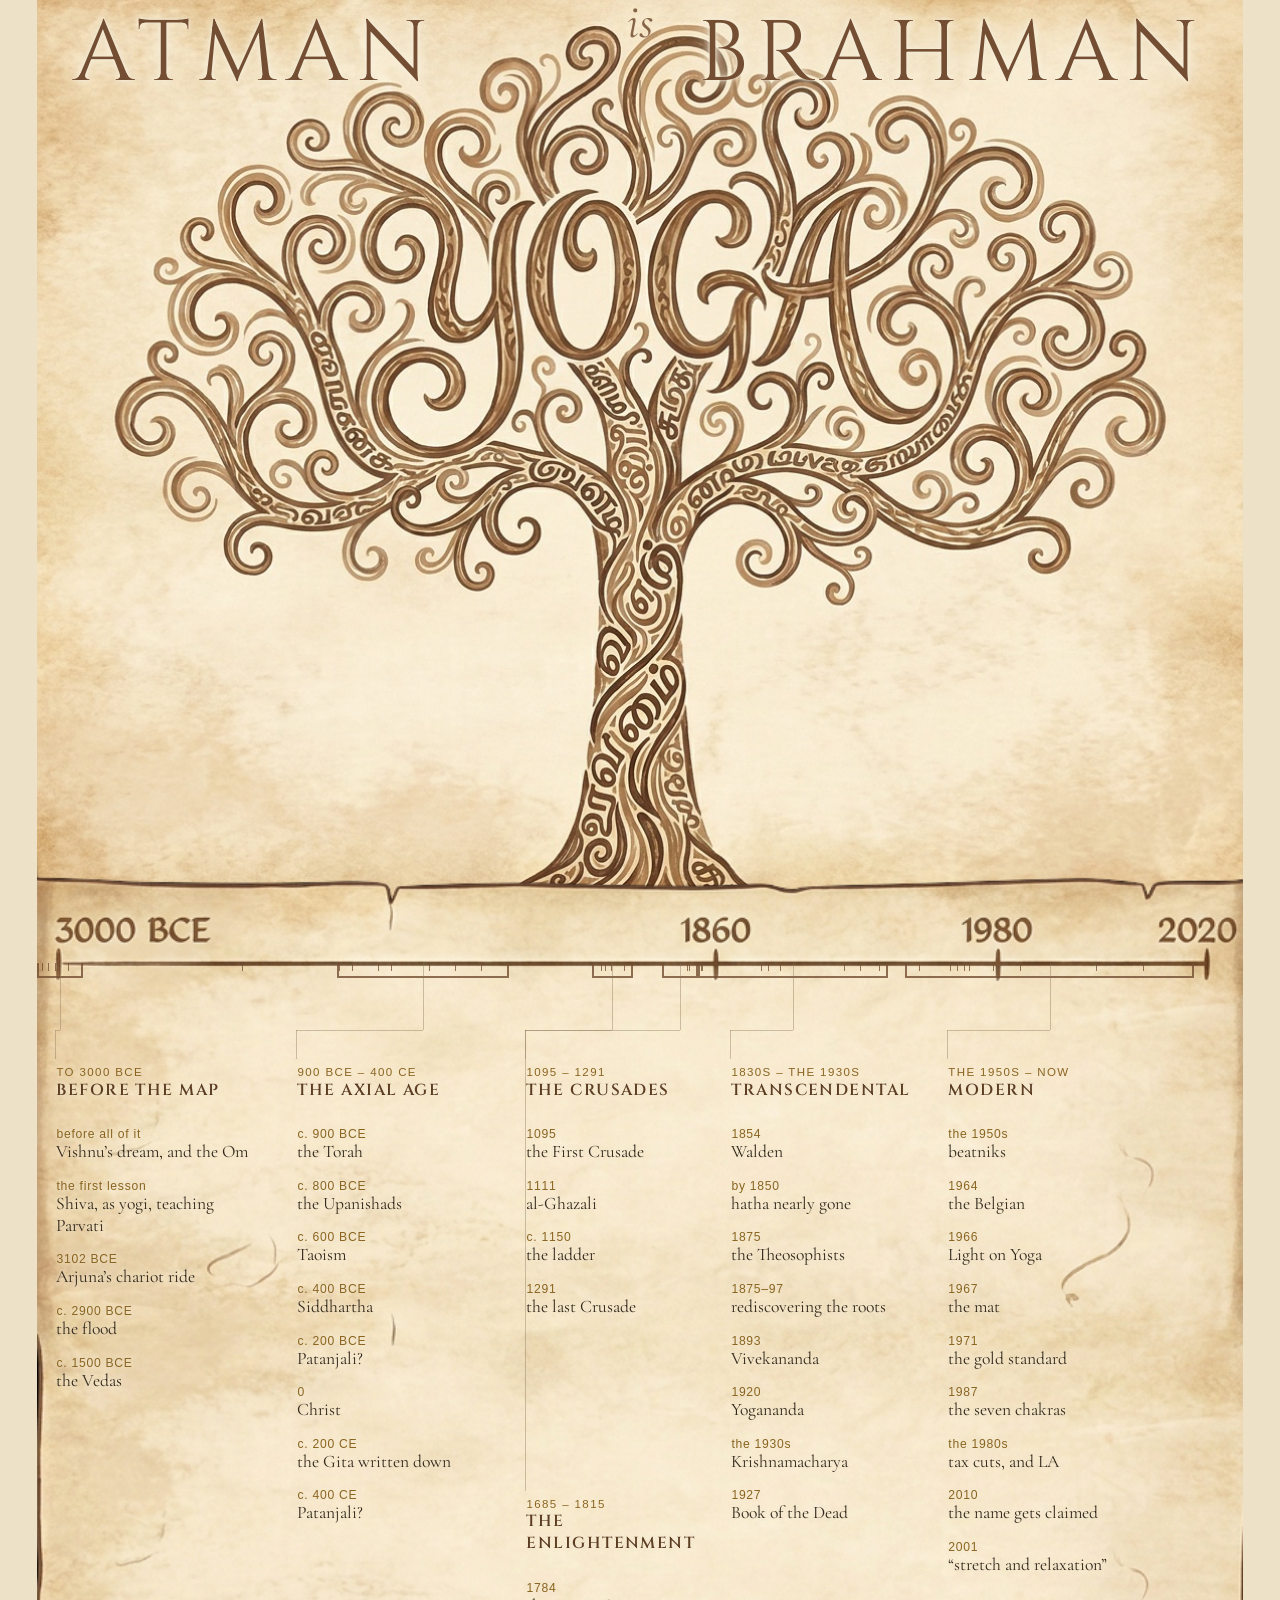
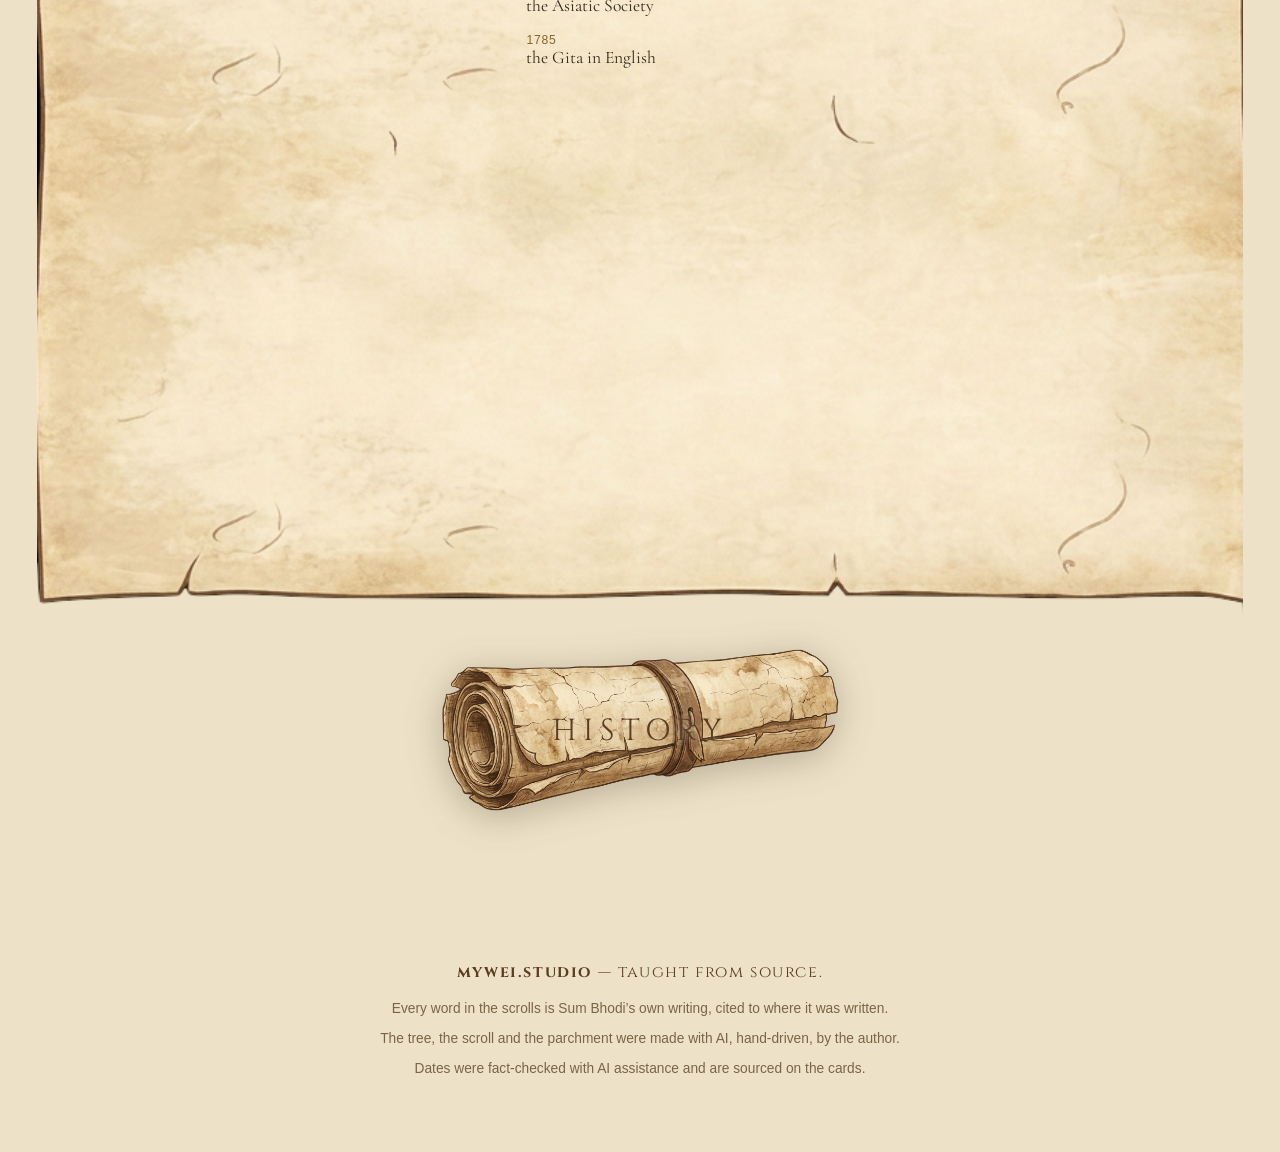
==== index.html @ b0591fe6 "the mat card as date/thing pairs; row cards carry lead and doors ⚠ THE BUG: the date-row path built " ====
<!DOCTYPE html>
<html lang="en">
<head>
<meta charset="UTF-8">
<meta name="viewport" content="width=device-width, initial-scale=1">
<title>Yoga — mywei.studio</title>

<!-- 7 Sep 2026 — THE ART, AND THREE WORDS. Nothing else yet.
     His call: "Atman is Brahman up top here, nothing else — is can be right on top center of tree."
     So the two nouns sit on the clear parchment either side, and the copula sits ON the canopy's
     centre peak. The built version (six names left, eight right, the scroll factory, his own docs
     as content) is whole and parked at _parked/2026-09-07-tree-with-names/. Nothing was deleted.

     ⭐ THE OVERLAY IS IN PERCENTAGES, NOT PIXELS. The words are positioned inside a box that
     carries the art's own 1200x896 aspect ratio, so every word keeps its spot on the painting at
     any width — the "is" stays on the canopy peak on a phone and on a projector alike. Pixel
     offsets would have drifted off the tree the first time the window changed size. -->

<link rel="preconnect" href="https://fonts.googleapis.com">
<link rel="preconnect" href="https://fonts.gstatic.com" crossorigin>
<link href="https://fonts.googleapis.com/css2?family=Cormorant+Garamond:ital,wght@0,400;0,600&family=Cinzel:wght@400;600&display=swap" rel="stylesheet">

<style>
  /* ⭐ THE CONTRAST DIAL — his call, not mine. "make arrow pop a little more, but let me make
     call on contrast." One number, one place. .30 was where it started (invisible to me on a
     scaled screenshot), .48 is where it sits now. Turn it up until it is right in the room, on
     the projector he will actually teach from — that judgement needs his eyes, not mine. */
  /* ⭐ THE TWO DIALS — both yours, both one number, both in this block.
     --word: how big ATMAN and BRAHMAN are. It was 2.6rem when you first said it looked good,
             3.4rem after I bumped it. Same font either way (Cinzel, measured) — only the size moved.
     --arrow-ink: how much the arrow pops. Started .30 (invisible), now .48. */
  :root{
    /* --word is now a vw NUMBER, not a rem ceiling. Measured: the two words together take
       10.166px of width for every 1px of font-size, so at 9vw they filled 91.5% of the stage and
       left a 21px gap — the "is" needs about 60. 8.2vw lands them at ~85%, which is as close to
       filling as it goes with the copula still between them. Being a vw, that ratio now holds at
       every window width instead of drifting the way a rem ceiling did. */
    /* ⭐ BRAHMAN IS THE BINDING CONSTRAINT, not the pair. The "is" holds dead centre, so each
       word gets its own half minus 60px of clearance. ATMAN is 4.235em wide and has slack;
       BRAHMAN is 5.934em and runs out of room first — so the whole size is solved off BRAHMAN:
           font = (0.47 x stage - 60) / 5.934
       which at this width is ~56px, i.e. 6.7vw. Sizing off the PAIR is what pushed it past centre. */
    --word:6.7;
    --arrow-ink:.48;
  }

  *{margin:0;padding:0;box-sizing:border-box}
  body{background:#EDE2C8; color-scheme:light}
  /* ⚠ NO min-height HERE. It used to hold a full 100vh and centre the tree in it, which left a
     band of empty parchment between the roots and the timeline. The timeline is meant to touch
     the roots — the axis reads as the ground the tree stands in. */
  .screen{display:flex; justify-content:center}

  /* the stage carries the painting's own aspect ratio, so the overlay lays out in % of it */
  .stage{
    position:relative;
    width:min(100%, calc(100vh * 1200 / 896)); flex:none;
    aspect-ratio:1200/896;
  }
  .stage img{width:100%; height:100%; display:block; object-fit:contain}

  .w{
    position:absolute; transform:translate(-50%,-50%);
    font-family:'Cinzel',serif; color:#734E32;
    text-decoration:none; white-space:nowrap;
    /* a parchment halo, so a word stays legible wherever the paint runs dark under it */
    text-shadow:0 0 18px #F6EFDC, 0 0 7px #F6EFDC, 0 0 3px #F6EFDC;
    transition:color .18s;
  }
  a.w:hover, a.w:focus-visible{color:#4A2F1C}
  a.w:focus-visible{outline:3px solid #1C5C8C; outline-offset:6px; border-radius:2px}

  /* ⭐ ALL THREE IN THE TREE'S OWN INK. Sampled, not guessed: 57,384 ink pixels off the trunk
     and the YOGA lettering average #866241, and the single most common value is #734E32. The words
     are the same substance as the drawing, which is the point of lettering them onto it. */
  /* ⭐ EDGE-ANCHORED, NOT CENTRE-ANCHORED — this is what lets them get big.
     At left:15%/85% with translate(-50%) the words grow from their own centre, so BRAHMAN's tail
     runs off the right edge at about 75px and that is the ceiling, whatever you set. Pinned to the
     edges instead, they grow INWARD toward the "is" and the only limit is where they meet it. */
  .atman  {left:3%;  top:6%; transform:translateY(-50%);
           font-size:clamp(1.15rem,calc(var(--word) * 1vw),12rem); letter-spacing:.1em}
  .brahman{left:auto; right:3%; top:6%; transform:translateY(-50%);
           font-size:clamp(1.15rem,calc(var(--word) * 1vw),12rem); letter-spacing:.1em}

  /* the "is" is the FIXED POINT — dead centre, always. It does not move to suit the words;
     the words are sized to leave it room. His call, and it is the right one: the copula is the
     axis of the sentence, so it sits on the axis of the page. */
  .is{
    left:50%; top:2.5%;
    font-family:'Cormorant Garamond',serif; font-style:italic;
    font-size:clamp(1.05rem,4vw,3rem);
    text-shadow:none;
    opacity:.85;
  }

  .yoga-link{
    position:absolute; left:50%; top:28%; transform:translate(-50%,-50%);
    width:46%; height:24%;
    background:none; border:2px solid transparent; border-radius:6px; padding:0; cursor:pointer;
    transition:background .18s, border-color .18s;
  }
  .yoga-link:hover{background:rgba(246,239,220,.20); border-color:rgba(115,78,50,.30)}
  .yoga-link:focus-visible{outline:3px solid #1C5C8C; outline-offset:4px}

  /* ⭐⭐ THE ARROW — from the "is" down into the YOGA lettering in the canopy.
     His call: "add arrow down from is to yoga, that is also lost in the noise but there if you
     focus. whole page is a yoga lesson."

     So the page stops being a page about yoga and becomes an instance of it. The arrow is drawn at
     the same threshold as the copula — present, in the tree's own ink, and quiet enough that it
     only resolves once you hold your attention on it. That act has a name in the course: DHARANA,
     the sixth limb, held attention on a chosen object. The site does not describe the practice in
     a caption; it asks for it, and then it rewards it.

     ⚠ AND THE a11y ANSWER, WHICH IS NOT "MAKE IT LOUDER". A faint arrow cannot be found by focus
     if you are not looking with eyes at all, so the same teaching is delivered in words to a
     screen reader (.sr below) — same content, different modality. Turning the arrow up to meet
     WCAG contrast would destroy the lesson for everyone; giving a blind student the sentence
     instead gives them the lesson without asking a sighted one to give up theirs. */
  .arrow{
    position:absolute; left:50%; top:9%;
    transform:translateX(-50%);
    width:clamp(12px,1.4vw,22px); height:clamp(26px,5.6vw,95px);
    opacity:var(--arrow-ink); pointer-events:none;
  }
  .arrow svg{width:100%; height:100%; display:block; overflow:visible}

  /* visually hidden, but read aloud */
  .sr{
    position:absolute; width:1px; height:1px; padding:0; margin:-1px;
    overflow:hidden; clip:rect(0 0 0 0); white-space:nowrap; border:0;
  }

  @media (max-width:620px){
    .atman{left:17%} .brahman{left:83%}
    .sc-left{left:31%} .sc-right{left:69%}
    .atman,.brahman{letter-spacing:.04em}
  }

  /* the three words are buttons now — reset the chrome, keep the type */
  /* the three words are buttons now — reset the chrome, keep the type */
  button.w{background:none; border:none; padding:0; cursor:pointer; color:#734E32}
  button.w:hover{color:#4A2F1C}
  button.w:focus-visible{outline:3px solid #1C5C8C; outline-offset:6px; border-radius:2px}

  /* ── THE TIMELINE ──────────────────────────────────────────────────────── */
  .timeline{
    width:min(100%, calc(100vh * 1200 / 896));   /* the stage's own basis, so the edges line up */
    margin:0 auto; padding:0;
    /* ⭐ the scroll's torn top edge rides OVER the base of the tree, so the roots run under the
       parchment instead of stopping at it. A % margin is a share of the width, so the overlap
       stays proportional at every size; a px value would drift. z-index puts the tear on top. */
    /* ⭐ THE OVERLAP IS THE NOTCH, and it is his measurement, not a taste call. The torn top edge
       of timeline.png runs from y=21 at its highest point to y=38 at the deepest notch — a 17px
       tear in an 878px-wide image. Pull the parchment up by the deepest notch (38/878 = 4.33% of
       the width, which is what a % margin-top resolves against) and the tree fills every notch
       exactly: the roots show THROUGH the tear instead of being cut off by it, and the parchment's
       high points meet the bottom of the art. Any more and it eats root; any less and the notches
       show empty page. */
    margin-top:-4.33%; position:relative; z-index:2;
  }
  .tl-h{font-family:'Cinzel',serif; font-size:clamp(1.1rem,2.4vw,1.5rem); letter-spacing:.16em;
    color:#734E32; text-align:center; margin-bottom:1.2rem}
  .tl-stage{position:relative}
  .tl-art{width:100%; height:auto; display:block}
  .tl-pins{list-style:none; position:absolute; inset:0; margin:0; padding:0}
  /* the bracket on the axis, with a tick per date */
  .tl-era{position:absolute; height:.95rem}   /* top comes from AXIS, measured off the art */
  /* the bracket hangs BELOW the drawn rule, like the art's own ticks at 1860 and 1980 */
  .tl-brk{position:absolute; inset:0; display:block;
    border-left:2px solid #734E32; border-right:2px solid #734E32;
    border-bottom:2px solid #734E32; opacity:.8}
  .tl-t{position:absolute; top:0; width:1px; height:.55rem; background:#734E32; opacity:.95}

  /* the L-leader: drop, run across, tip down into the column */
  .tl-drop,.tl-tip{position:absolute; width:1px; background:#8B7355; opacity:.4}
  .tl-run{position:absolute; height:1px; background:#8B7355; opacity:.4}

  /* the column IS the door */
  .tl-col{position:absolute; width:18%}
  .tl-col button{
    display:block; width:100%; text-align:left; cursor:pointer;
    background:none; border:1px solid transparent; border-radius:3px;
    padding:.35rem .5rem; margin-left:-.5rem;
    transition:background .15s, border-color .15s;
  }
  .tl-col button:hover{background:rgba(246,239,220,.9); border-color:#C4AF84}
  .tl-col button:focus-visible{outline:3px solid #1C5C8C; outline-offset:3px}
  .tl-head{margin-bottom:.35rem}
  .tl-col i{display:block; font-family:'Jost',sans-serif; font-style:normal;
    font-size:clamp(.55rem,1vw,.72rem); letter-spacing:.12em; text-transform:uppercase;
    color:#8A6420; text-shadow:0 0 8px #F1E7CE}
  .tl-col strong{display:block; font-family:'Cinzel',serif; font-weight:600;
    font-size:clamp(.72rem,1.4vw,1rem); letter-spacing:.09em; color:#5C3D22;
    margin:.05rem 0 .5rem; text-shadow:0 0 9px #F1E7CE,0 0 4px #F1E7CE}
  .tl-r{display:block; margin-bottom:.15rem; text-shadow:0 0 9px #F1E7CE,0 0 4px #F1E7CE}
  .tl-r u{display:block; text-decoration:none; font-family:'Jost',sans-serif;
    font-size:clamp(.58rem,1.05vw,.76rem); letter-spacing:.06em; color:#8A6420}
  .tl-r b{display:block; font-family:'Cormorant Garamond',serif; font-weight:400;
    font-size:clamp(.82rem,1.6vw,1.1rem); color:#33281B; line-height:1.25}

  /* ── THE HISTORY DOOR ───────────────────────────────────────────────────── */
  .door-wrap{display:flex; justify-content:center; padding:1rem 1.25rem clamp(3rem,8vw,6rem)}
  .history-door{position:relative; background:none; border:none; padding:.5rem; cursor:pointer;
    width:min(420px,80vw); transition:transform .18s}
  .history-door img{width:100%; height:auto; display:block;
    filter:drop-shadow(0 6px 18px rgba(60,42,25,.30))}
  .history-door:hover{transform:scale(1.03)}
  .history-door:focus-visible{outline:3px solid #1C5C8C; outline-offset:6px; border-radius:4px}
  .door-word{position:absolute; left:50%; top:50%; transform:translate(-50%,-50%);
    font-family:'Cinzel',serif; font-size:clamp(1.1rem,3.4vw,1.9rem);
    letter-spacing:.22em; color:#5C3D22; text-shadow:0 0 10px rgba(246,239,220,.85)}

  /* ── THE FOOT ────────────────────────────────────────────────────────────── */
  .foot{
    max-width:44rem; margin:0 auto; padding:2.5rem 1.5rem 4rem;
    text-align:center; font-family:'Jost',sans-serif;
    font-size:.86rem; line-height:1.6; color:#7A6448;
  }
  .foot p{margin-bottom:.5rem}
  .foot p:first-child{font-family:'Cinzel',serif; letter-spacing:.1em; color:#5C3D22;
    font-size:1rem; margin-bottom:.8rem}

  /* ── THE SCROLL — his blank parchment, opened over the tree ────────────────
     ⚠ 7 Sep: "remove scroll art, changed my mind. open the blank scroll, write new one with philo."
     So there is no rolled-scroll icon anywhere; the words themselves are the door, and what opens
     is lesson.png — the blank sheet — with new writing on it rather than a link out to the old
     Atman lecture, which he asked me not to point at. */
  [hidden]{display:none !important}
  .scrim{position:fixed; inset:0; background:rgba(45,34,22,.6); z-index:40}
  .sheet{
    position:fixed; z-index:50; inset:clamp(.5rem,3vh,2.5rem) clamp(.5rem,4vw,3rem);
    display:flex; align-items:center; justify-content:center; pointer-events:none;
  }
  .sheet-inner{
    pointer-events:auto; position:relative;
    width:min(52rem,100%); max-height:100%;
    background:#F6EFDC url('art/lesson.png') center/100% 100% no-repeat;
    box-shadow:0 24px 70px rgba(45,34,22,.45);
    display:flex; flex-direction:column;
  }
  .sheet-close{
    position:absolute; top:.5rem; right:.5rem; z-index:2;
    min-height:2.75rem; padding:.5rem 1.1rem; font:inherit; font-size:1rem;
    letter-spacing:.06em; background:#734E32; color:#F6EFDC; border:none; cursor:pointer;
  }
  .sheet-close:hover,.sheet-close:focus-visible{background:#4A2F1C}
  .sheet-body{overflow-y:auto; padding:clamp(2.75rem,6vw,4.5rem) clamp(1.75rem,6vw,5rem)}
  .sheet-body:focus{outline:none}
  .sheet-body h1{
    font-family:'Cinzel',serif; font-weight:600; color:#734E32;
    font-size:clamp(1.5rem,4vw,2.4rem); letter-spacing:.1em; line-height:1.2;
  }
  .sheet-body .sub{
    font-family:'Cormorant Garamond',serif; font-style:italic; color:#6B573C;
    font-size:clamp(1.05rem,2.2vw,1.35rem); margin:.3rem 0 1.4rem;
    border-bottom:1px solid #C4AF84; padding-bottom:1rem;
  }
  .sheet-body p{
    font-family:'Cormorant Garamond',serif; color:#33281B;
    font-size:clamp(1.1rem,2.1vw,1.35rem); line-height:1.62; margin-bottom:1.05rem; max-width:36rem;
  }
  .sheet-body p.big{font-size:clamp(1.25rem,2.6vw,1.65rem); color:#4A2F1C}
  .sheet-body .doors{list-style:none; margin:.4rem 0 1.6rem; padding:0; max-width:36rem}
  .sheet-body .doors li{display:flex; gap:1rem; align-items:baseline; flex-wrap:wrap;
    padding:.6rem 0; border-bottom:1px dotted #C4AF84}
  /* ⚠ 13rem was too narrow for GENIUS MALIGNUS and CONTROLLED HALLUCINATION — the term ate the
     row and threw its gloss onto a second line, so two of the five read differently from the
     other three. flex-basis holds the column; the gloss takes what is left and wraps inside it. */
  .sheet-body .doors b{font-family:'Cinzel',serif; font-weight:400; letter-spacing:.06em;
    color:#734E32; flex:0 0 15.5rem; font-size:1.05rem}
  .sheet-body .doors span{font-family:'Cormorant Garamond',serif; font-style:italic;
    font-size:1.1rem; color:#6B573C; flex:1 1 11rem}
  .sheet-body cite a{color:#8A6420; text-underline-offset:2px}
  .sheet-body cite{display:block; font-family:'Jost',sans-serif; font-style:normal;
    font-size:.82rem; letter-spacing:.05em; color:#6B573C; margin-top:.3rem}
  /* a word inside a scroll that opens another scroll */
  .inline-door{
    background:none; border:none; padding:0; cursor:pointer;
    font:inherit; font-weight:700; color:#8A6420;
    text-decoration:underline; text-underline-offset:3px; text-decoration-thickness:1px;
  }
  .inline-door:hover{color:#4A2F1C}
  .inline-door:focus-visible{outline:3px solid #1C5C8C; outline-offset:3px}
  .sheet-body .draft{
    margin-top:1.6rem; font-family:'Jost',sans-serif; font-size:.9rem; color:#6B573C;
    border:1px dashed #A08A62; padding:.85rem 1.1rem; max-width:36rem;
  }
</style>
</head>
<body>

<section class="screen">
<div class="stage">
  <img src="art/yoga-tree.jpg"
       alt="A tree drawn in Tamil script, with the word YOGA lettered into its canopy."
       width="1200" height="896">

  <button class="w atman" type="button" data-scroll="atman" aria-haspopup="dialog">ATMAN</button>
  <span class="w is">is</span>

  <!-- the painted YOGA is the third door: a real button over the lettering, with a real accessible
       name and no chrome until you touch it. The art displays; this opens. -->
  <button class="yoga-link" type="button" data-scroll="yoga" aria-haspopup="dialog"
          aria-label="Yoga — what the word means. Open the lesson."></button>
  <button class="w brahman" type="button" data-scroll="brahman" aria-haspopup="dialog">BRAHMAN</button>

  <!-- the arrow, at the same threshold of visible as the "is" it falls from -->
  <span class="arrow" aria-hidden="true">
    <svg viewBox="0 0 20 100" fill="none" xmlns="http://www.w3.org/2000/svg">
      <path d="M10 0 L10 88" stroke="#734E32" stroke-width="2.5" stroke-linecap="round"/>
      <path d="M2.5 79 L10 92 L17.5 79" stroke="#734E32" stroke-width="2.5"
            stroke-linecap="round" stroke-linejoin="round" fill="none"/>
    </svg>
  </span>

  <p class="sr">
    Atman is Brahman. The word “is” sits on the crown of the tree, and an arrow falls from it into
    the word YOGA lettered in the canopy — <em>yuj</em>, to yoke, to harness. Both are drawn faintly,
    on purpose: they are there if you hold your attention on them, which is itself the sixth limb,
    dharana. The whole page is a yoga lesson.
  </p>

</div>
</section>

<!-- ── THE TIMELINE — open, not a card. Scroll down and it is simply there.
     ⚠ The axis is drawn INTO timeline.png (3000 BCE · 1860 · 1980 · 2020) and it is deliberately
     non-linear: 4,860 years in the first stretch, 120 in the second, 40 in the last. That
     compression IS the argument — almost everything the West calls yoga happens in the last inch.
     Pins are DATA (window.TIMELINE at the foot of cards.js): one entry per date, `at` is its
     fraction along the axis. A new date is one line and touches no markup. -->
<section class="timeline">
  <div class="tl-stage">
    <img class="tl-art" src="art/timeline.png" alt="" aria-hidden="true" width="878" height="1002">
    <ul class="tl-pins" id="tl-pins"></ul>
  </div>
  <ol class="tl-list" id="tl-list"></ol>
</section>

<section class="door-wrap">
  <button class="history-door" type="button" data-scroll="history" aria-haspopup="dialog">
    <img src="art/scroll.png" alt="" aria-hidden="true" width="1584" height="672">
    <span class="door-word">HISTORY</span>
  </button>
</section>

<!-- ⚠ THE DISCLOSURES LIVE HERE, and they are doctrine, not decoration. His rules: mark every AI
     image and never let a generated picture pass as a photograph; and disclose the AI work on
     anything new, because it is a brag rather than an apology. The fact-check line is the same
     principle applied to the history — when the record disagreed with how he had been telling it,
     the card says so out loud instead of quietly changing. -->
<footer class="foot">
  <p><strong>mywei.studio</strong> &mdash; taught from source.</p>
  <p>Every word in the scrolls is Sum Bhodi&rsquo;s own writing, cited to where it was written.</p>
  <p>The tree, the scroll and the parchment were made with AI, hand-driven, by the author.</p>
  <p>Dates were fact-checked with AI assistance and are sourced on the cards.</p>
</footer>

<div class="scrim" id="scrim" hidden></div>
<div class="sheet" id="sheet" role="dialog" aria-modal="true" aria-labelledby="sheet-h" hidden>
  <div class="sheet-inner">
    <button class="sheet-close" id="sheet-close" type="button">Close<span aria-hidden="true"> &#10005;</span></button>
    <div class="sheet-body" id="sheet-body" tabindex="-1"></div>
  </div>
</div>

<script src="cards.js"></script>
<script>
(function(){
  var sheet=document.getElementById('sheet'), scrim=document.getElementById('scrim'),
      body=document.getElementById('sheet-body'), stage=document.querySelector('.stage'), from=null

  function render(c){
    var h='<h1 id="sheet-h">'+c.h+'</h1><p class="sub">'+c.sub+'</p>'
    if(c.lead) h+='<p class="big">'+c.lead+'</p>'
    if(c.doors) h+='<ul class="doors">'+c.doors.map(function(d){
      return '<li><b>'+d[0]+'</b><span>'+d[1]+'</span></li>' }).join('')+'</ul>'
    h+=c.body.map(function(p){
      var cite=''
      if(p.cite){
        var t = p.href ? '<a href="'+p.href+'">'+p.cite+' &#8599;</a>' : p.cite
        cite = '<cite>&mdash; '+t+'</cite>'
      }
      return '<p>'+p.p+cite+'</p>' }).join('')
    body.innerHTML=h
  }
  /* ── THE TIMELINE PAINTS ITSELF from window.TIMELINE ──────────────────────
     Five COLUMNS, one per era. On the axis: a bracket showing the era's span with a tick for each
     of its dates, so density is visible. Below: that era's dates as a column. Between them one
     L-shaped leader — drop from the bracket, run across, tip down into the column head — so the
     connection is drawn once per era instead of twenty-six times.
     ⚠ The ticks are unlabelled. Labelling them collided into mush in exactly the stretch whose
     tightness is the whole argument. */
  ;(function(){
    var T=window.TIMELINE||[], pins=document.getElementById('tl-pins')
    if(!T.length) return
    /* ⭐ MEASURED, NOT NUDGED. The axis rule drawn into timeline.png is at y=85–87 of 1002 —
       8.58% of the height, and the only row that is 100% ink across the full width. The ticks were
       at 5.4%, which is the YEAR-LABEL band, so they floated above the line through the numbers.
       Everything below hangs off AXIS now, the way the drawn ticks at 1860 and 1980 do. */
    var AXIS=0.0858, BAR=0.135, HEAD=0.156
    pins.innerHTML = T.map(function(e,ei){
      var span=(e.to-e.from)||0.002, mid=(e.from+e.to)/2
      /* ⭐ TICKS ARE DERIVED FROM THE ROWS, not kept beside them.
         There used to be a parallel `ticks:[...]` array on each era. Three of the six lost theirs
         in a restructure and rendered with no marks on the axis at all — the rows were there, the
         dates were there, and the timeline was blank where it mattered. A row already knows its
         own `at`; anything else is a second copy of the same fact waiting to disagree. */
      var ticks=e.rows.map(function(r){
        return '<i class="tl-t" style="left:'+((r.at-e.from)/span*100)+'%"></i>' }).join('')
      var x1=Math.min(mid,e.col), x2=Math.max(mid,e.col)
      /* ⭐ a stacked column carries its own `top`. Its leader runs across at the shared bar and
         then drops the whole way down at the column's LEFT EDGE — beside the column above it,
         never through its text. */
      var head=(e.top!=null)?e.top:HEAD
      /* ⭐ each DATE is its own door now, not just the era. The row carries its own body in
         window.TIMELINE, so the scroll is built straight off the row — one place to keep. */
      var rows=e.rows.map(function(r,j){
        return '<button class="tl-r" type="button" data-row="'+ei+'-'+j+'" aria-haspopup="dialog">'+
                 '<u>'+r.y+'</u><b>'+r.n+'</b></button>' }).join('')
      return '<li class="tl-era" style="left:'+(e.from*100)+'%;width:'+(span*100)+'%;top:'+(AXIS*100)+'%">'+
               '<span class="tl-brk">'+ticks+'</span></li>'+
             '<li class="tl-drop" style="left:'+(mid*100)+'%;top:'+(AXIS*100)+'%;height:'+((BAR-AXIS)*100)+'%"></li>'+
             '<li class="tl-run"  style="left:'+(x1*100)+'%;width:'+((x2-x1)*100)+'%;top:'+(BAR*100)+'%"></li>'+
             '<li class="tl-tip"  style="left:'+(e.col*100)+'%;top:'+(BAR*100)+'%;height:'+((head-BAR)*100)+'%"></li>'+
             '<li class="tl-col" style="left:'+(e.col*100)+'%;top:'+(head*100)+'%">'+
               '<button class="tl-head" type="button" data-scroll="'+e.card+'" aria-haspopup="dialog">'+
                 '<i>'+e.span+'</i><strong>'+e.label+'</strong></button>'+
               rows+
             '</li>'
    }).join('')
  })()

  function open(btn){
    var c
    if(btn.dataset.row){                       /* a single date, built from its own row */
      var p=btn.dataset.row.split('-'), e=window.TIMELINE[+p[0]], r=e&&e.rows[+p[1]]
      if(!r) return
      /* ⚠ carry lead and doors too. This built the card from h/sub/body only, so a row with a
         date/thing table on it rendered as bare paragraphs and the table silently vanished. */
      c={ h:r.y, sub:r.n, lead:r.lead, doors:r.doors,
          body:(r.body&&r.body.length) ? r.body
          : [{p:'This one is still <strong>yours to write</strong>. Nothing has been invented here in your name.'}] }
    } else c=window.CARDS[btn.dataset.scroll]
    if(!c) return
    render(c); from=btn
    scrim.hidden=false; sheet.hidden=false
    stage.setAttribute('aria-hidden','true'); document.body.style.overflow='hidden'; body.focus()
  }
  function close(){
    sheet.hidden=true; scrim.hidden=true
    stage.removeAttribute('aria-hidden'); document.body.style.overflow=''
    if(from&&document.contains(from))from.focus()
    from=null
  }
  document.addEventListener('click',function(e){
    /* ⚠ BOTH roads. The era heads carry data-scroll; the individual dates carry data-row, and
       looking only for the first meant every date on the timeline was inert. */
    var t=e.target.closest('[data-scroll],[data-row]')
    if(t){open(t);return}
    if(e.target.closest('#sheet-close')||e.target===scrim)close()
  })
  document.addEventListener('keydown',function(e){
    if(sheet.hidden)return
    if(e.key==='Escape'){close();return}
    if(e.key!=='Tab')return
    var f=sheet.querySelectorAll('button,[href],[tabindex]:not([tabindex="-1"])')
    if(!f.length)return
    var first=f[0], last=f[f.length-1]
    if(e.shiftKey&&document.activeElement===first){e.preventDefault();last.focus()}
    else if(!e.shiftKey&&document.activeElement===last){e.preventDefault();first.focus()}
  })
})()
</script>

</body>
</html>
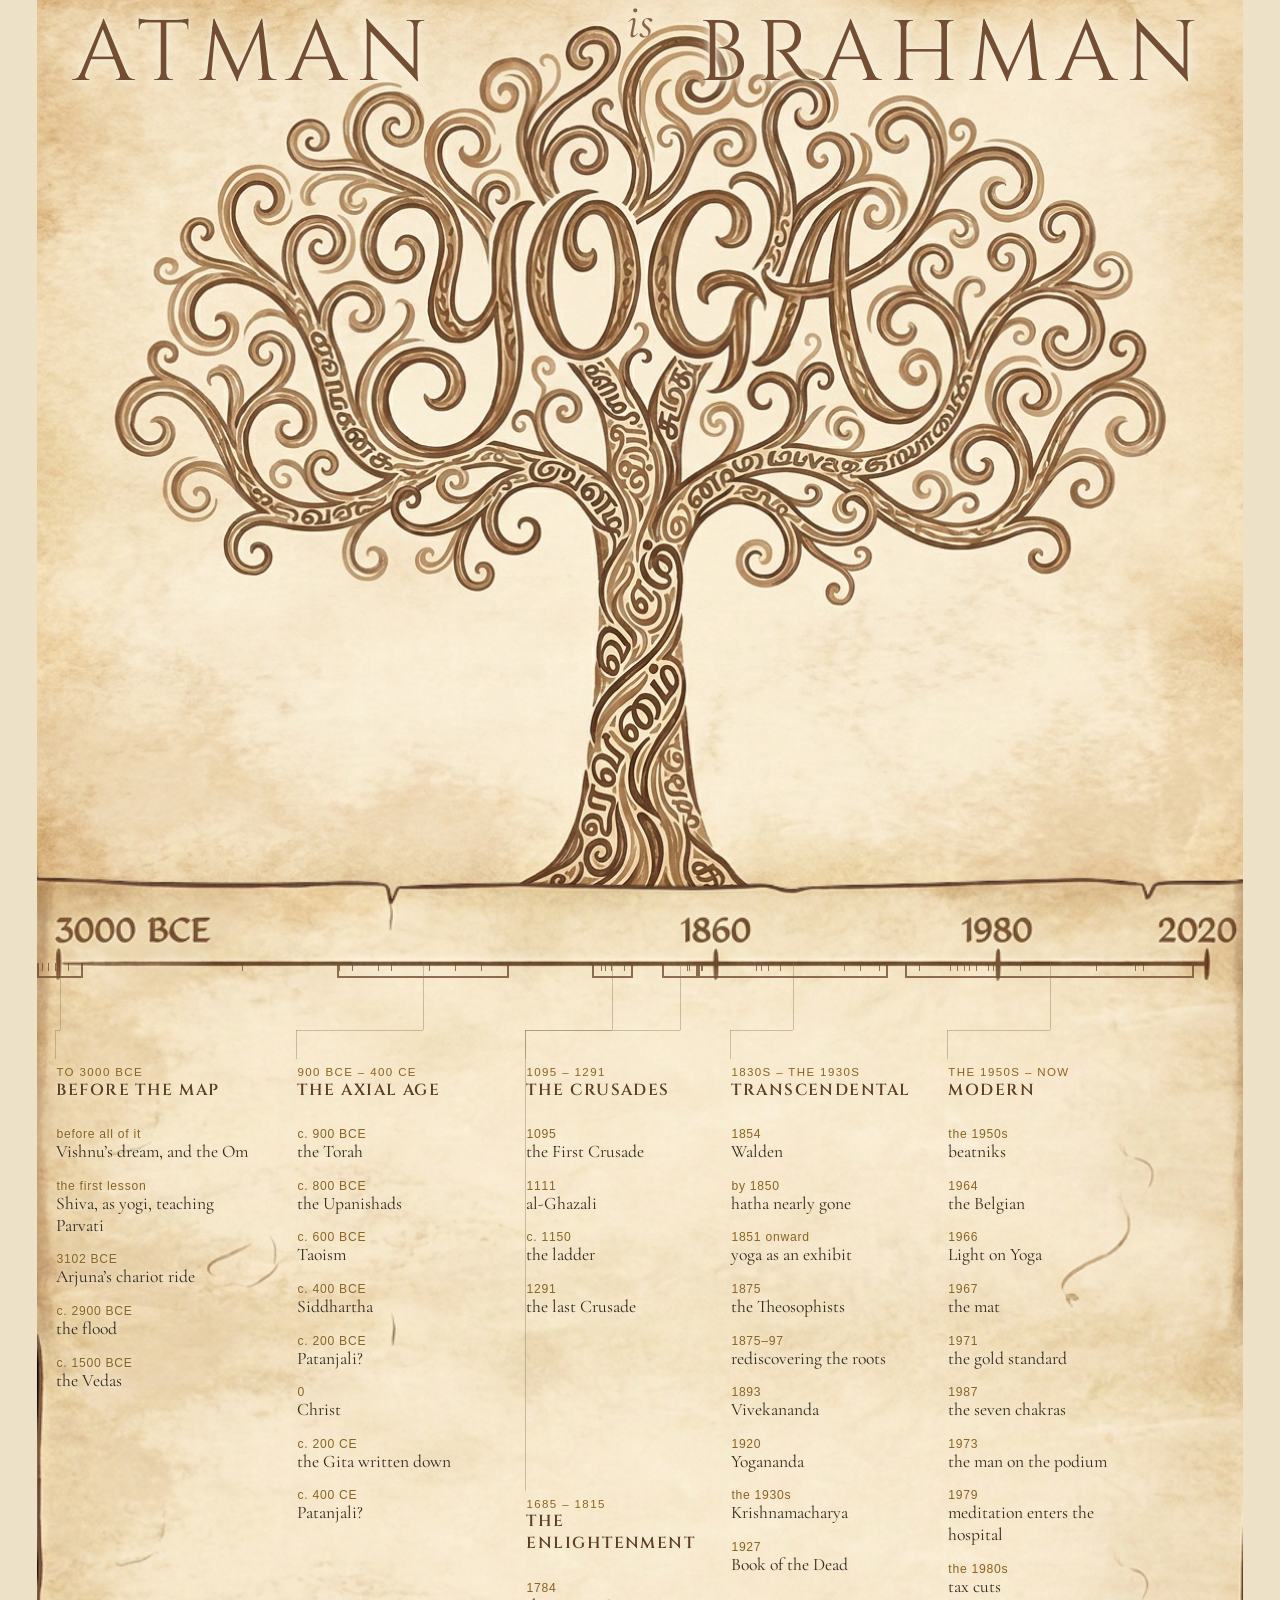
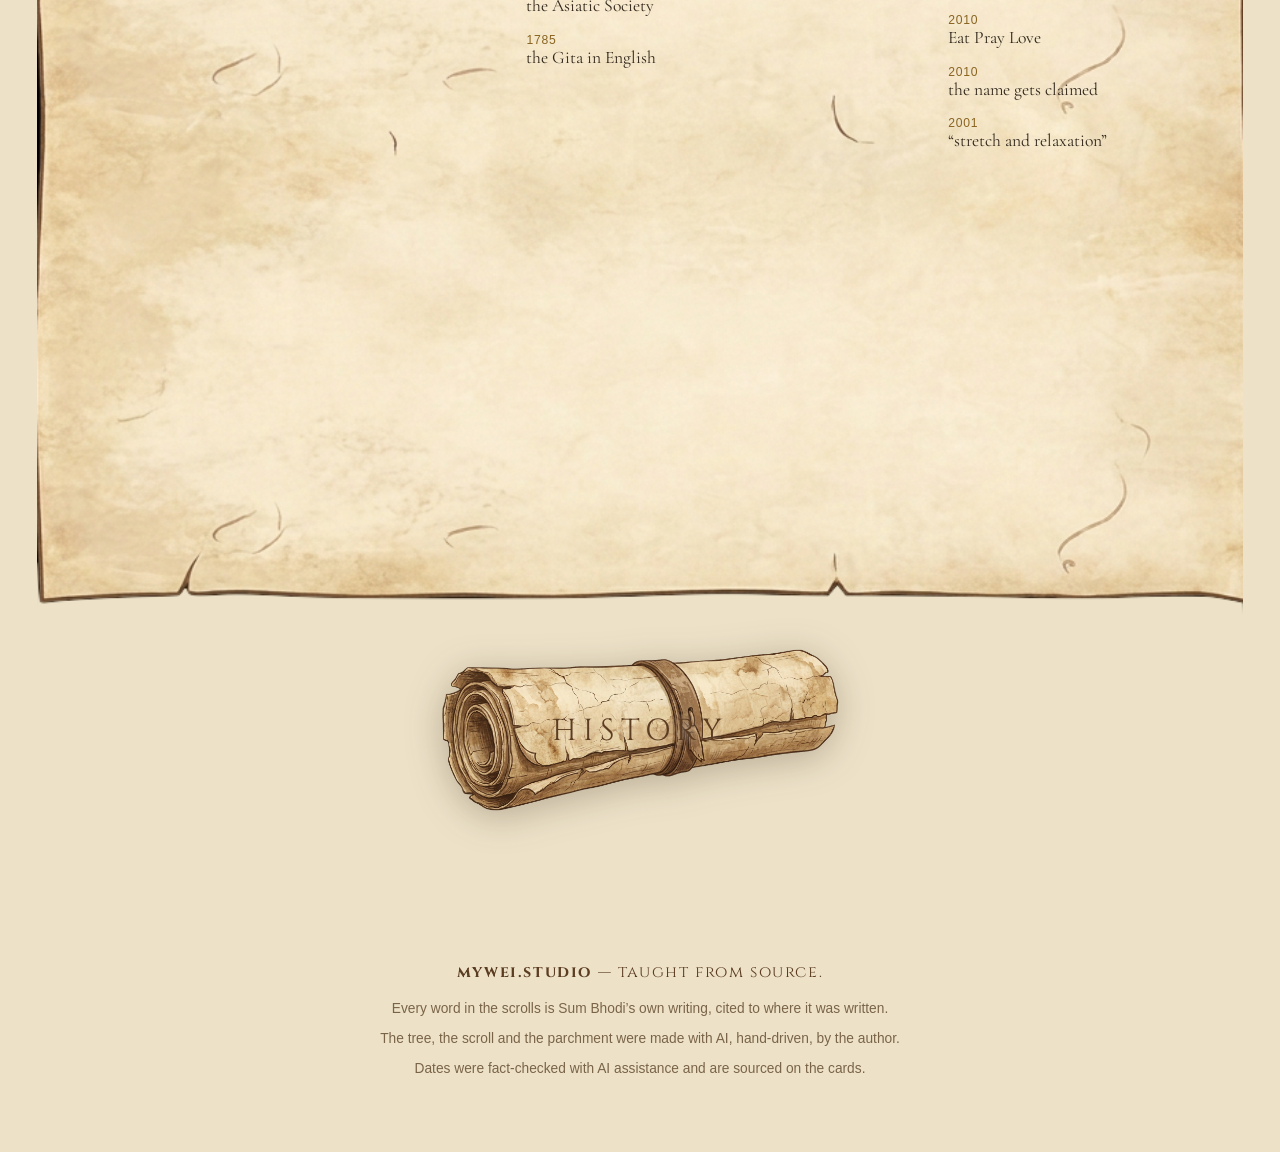
==== commit 136b6ee5: "timeline: min-width 900px so it cannot collapse Six columns of dates do not compress. Below about 90" ====
--- a/index.html
+++ b/index.html
@@ -161,7 +161,10 @@
   }
   .tl-h{font-family:'Cinzel',serif; font-size:clamp(1.1rem,2.4vw,1.5rem); letter-spacing:.16em;
     color:#734E32; text-align:center; margin-bottom:1.2rem}
-  .tl-stage{position:relative}
+  /* ⭐ A FLOOR. Six columns of dates cannot compress — below about 900px they slide into each
+     other and it turns to mush. It does not collapse; if the window is narrower than this, the
+     timeline runs off the edge and you scroll to it. That is the correct behaviour for a scroll. */
+  .tl-stage{position:relative; min-width:900px}
   .tl-art{width:100%; height:auto; display:block}
   .tl-pins{list-style:none; position:absolute; inset:0; margin:0; padding:0}
   /* the bracket on the axis, with a tick per date */
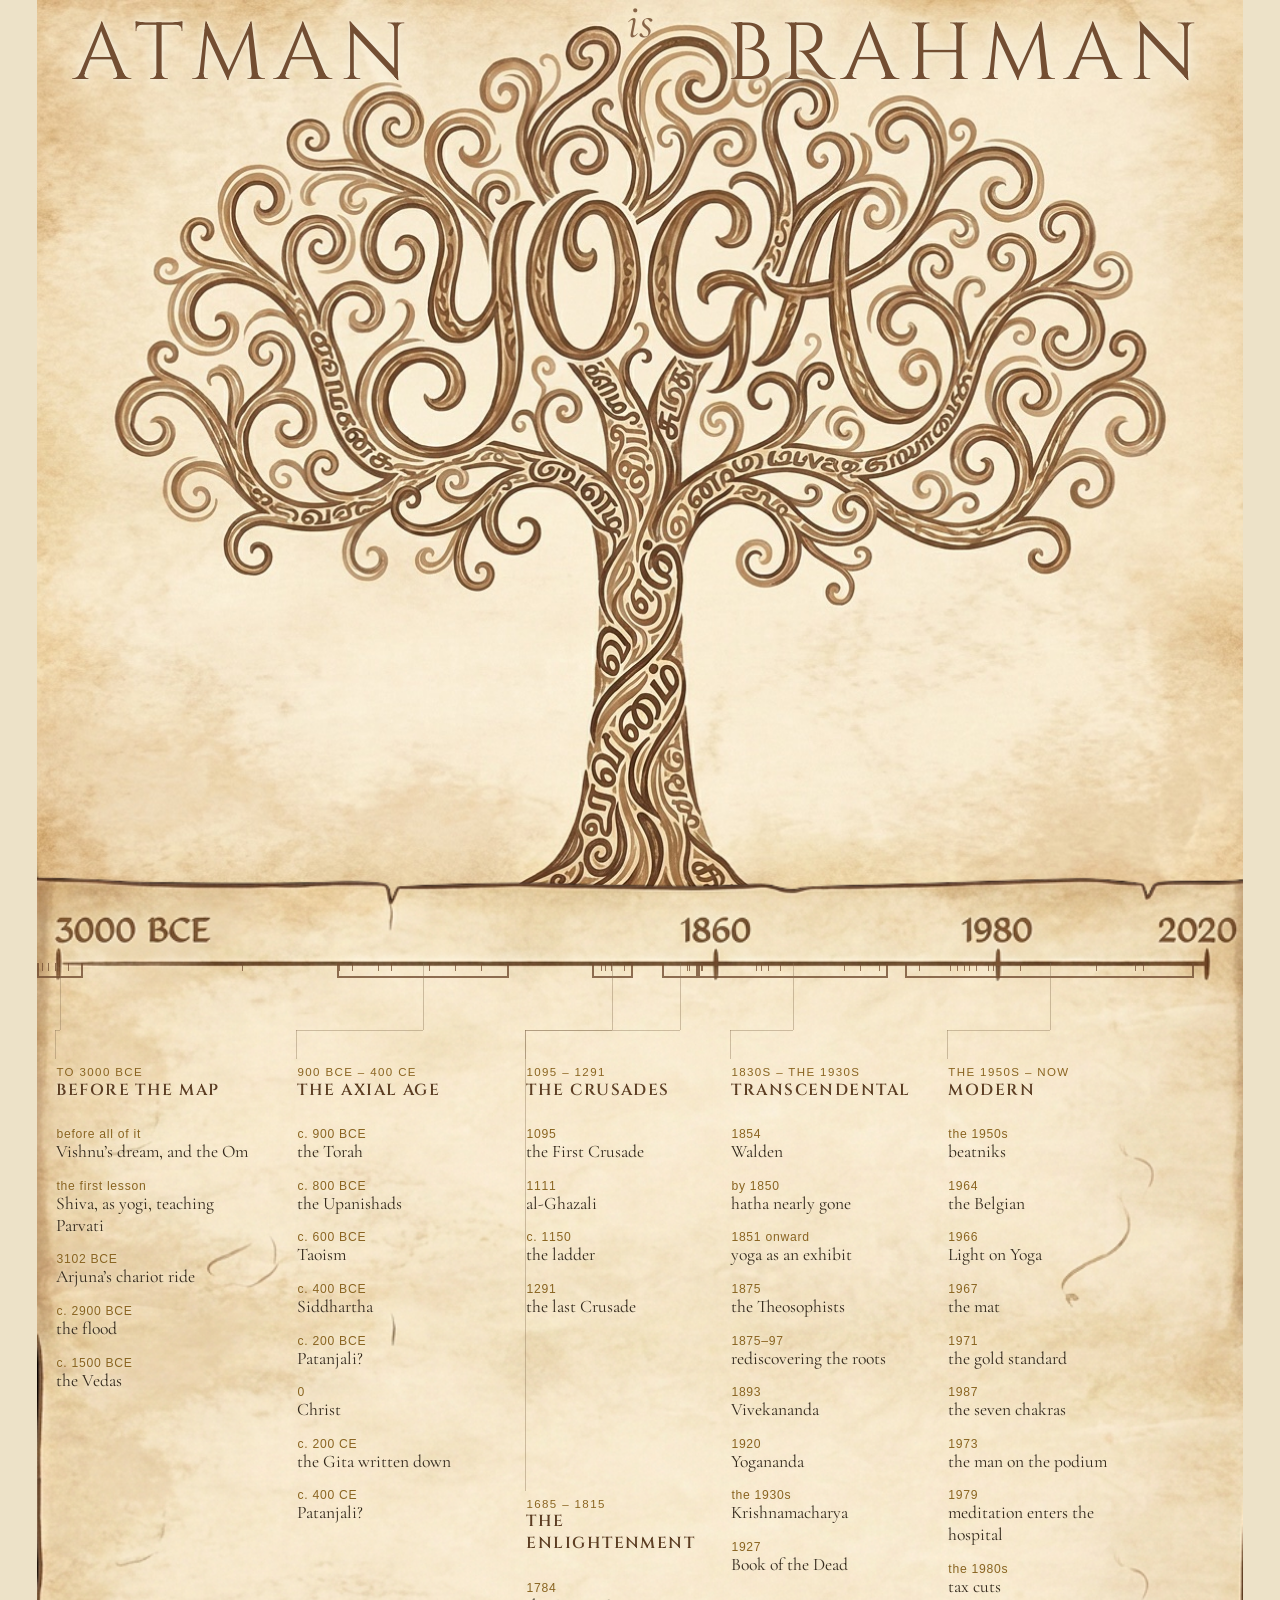
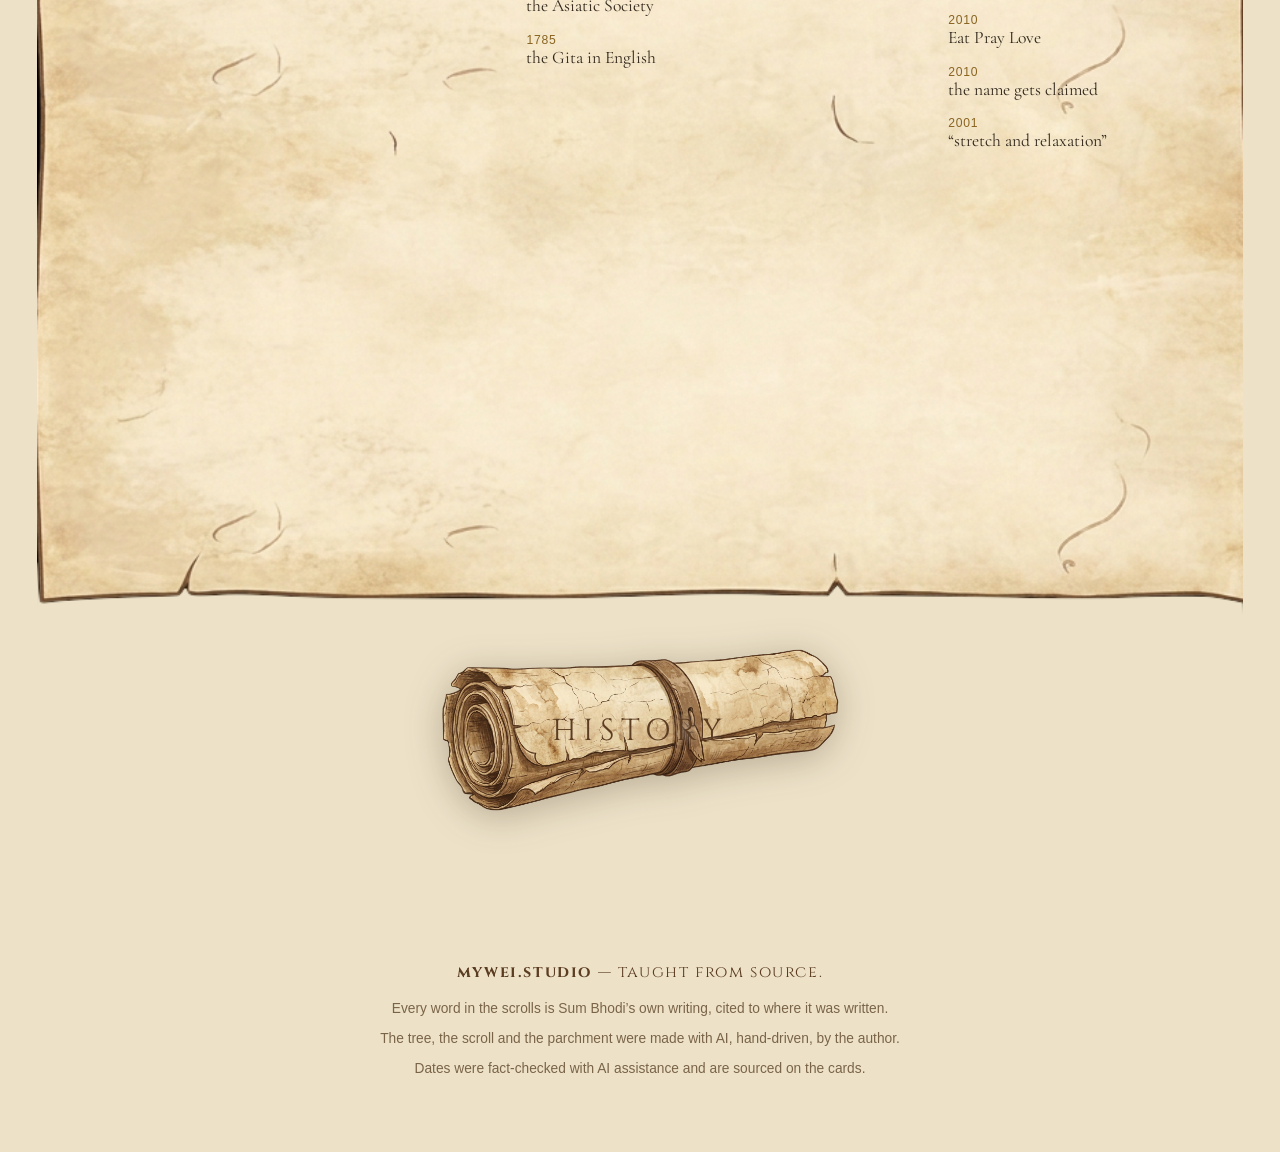
==== commit 3889cede: "max-width, and the words now scale off the stage instead of the window ⚠ THE BUG, and it was a misma" ====
--- a/index.html
+++ b/index.html
@@ -54,7 +54,12 @@
   /* the stage carries the painting's own aspect ratio, so the overlay lays out in % of it */
   .stage{
     position:relative;
-    width:min(100%, calc(100vh * 1200 / 896)); flex:none;
+    /* ⚠ THE WORDS MUST SCALE OFF THE SAME THING THIS DOES, and for a long time they did not.
+       The stage is min(100vw, 100vh x 1200/896) — height-bound on a wide, short window. The words
+       were sized in plain vw, which is width-bound. So on a wide short screen the stage shrank
+       while ATMAN and BRAHMAN kept growing, and they met in the middle. One percent of this box is
+       min(1vw, 1.3393vh), which is what the font now uses. */
+    width:min(100%, calc(100vh * 1200 / 896)); max-width:1400px; flex:none;
     aspect-ratio:1200/896;
   }
   .stage img{width:100%; height:100%; display:block; object-fit:contain}
@@ -78,9 +83,9 @@
      runs off the right edge at about 75px and that is the ceiling, whatever you set. Pinned to the
      edges instead, they grow INWARD toward the "is" and the only limit is where they meet it. */
   .atman  {left:3%;  top:6%; transform:translateY(-50%);
-           font-size:clamp(1.15rem,calc(var(--word) * 1vw),12rem); letter-spacing:.1em}
+           font-size:clamp(1.15rem,calc(var(--word) * min(1vw, 1.3393vh)),6.25rem); letter-spacing:.1em}
   .brahman{left:auto; right:3%; top:6%; transform:translateY(-50%);
-           font-size:clamp(1.15rem,calc(var(--word) * 1vw),12rem); letter-spacing:.1em}
+           font-size:clamp(1.15rem,calc(var(--word) * min(1vw, 1.3393vh)),6.25rem); letter-spacing:.1em}
 
   /* the "is" is the FIXED POINT — dead centre, always. It does not move to suit the words;
      the words are sized to leave it room. His call, and it is the right one: the copula is the
@@ -145,7 +150,7 @@
 
   /* ── THE TIMELINE ──────────────────────────────────────────────────────── */
   .timeline{
-    width:min(100%, calc(100vh * 1200 / 896));   /* the stage's own basis, so the edges line up */
+    width:min(100%, calc(100vh * 1200 / 896)); max-width:1400px;   /* the stage's own basis, so the edges line up */
     margin:0 auto; padding:0;
     /* ⭐ the scroll's torn top edge rides OVER the base of the tree, so the roots run under the
        parchment instead of stopping at it. A % margin is a share of the width, so the overlap
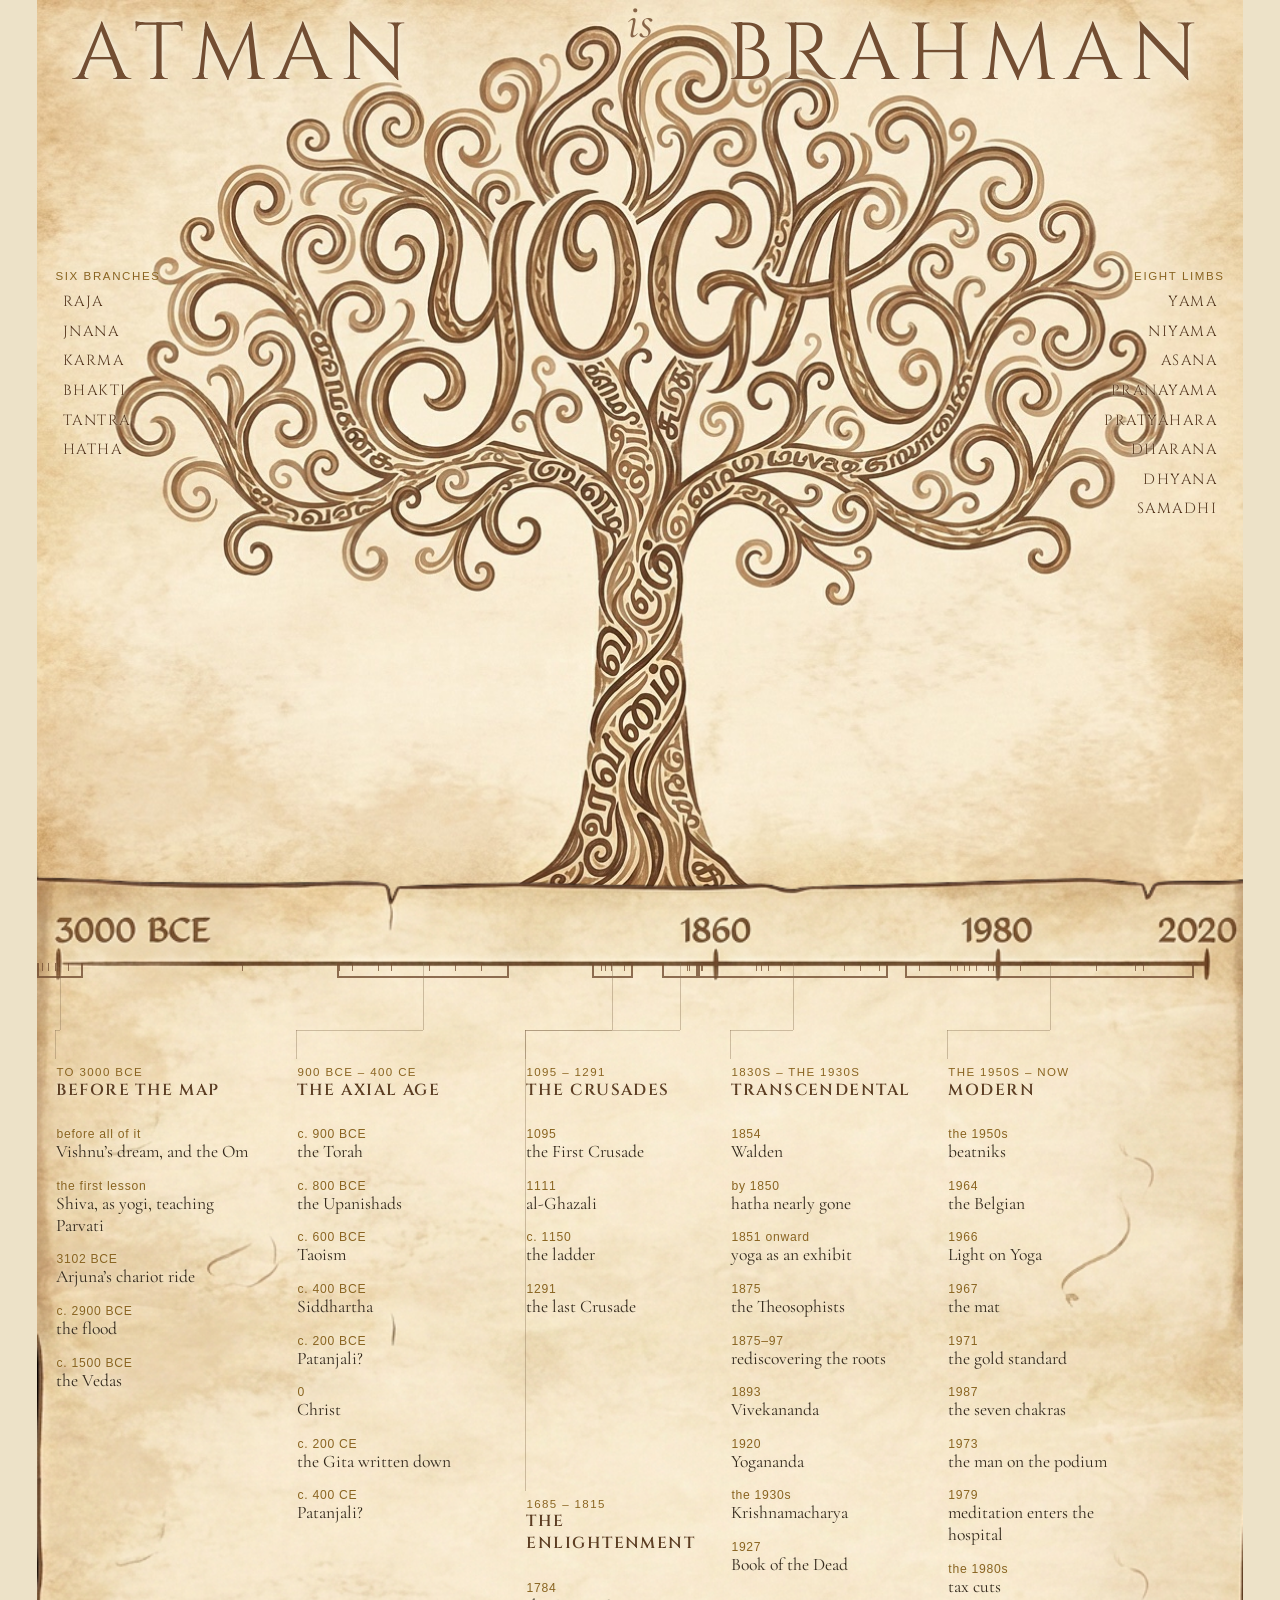
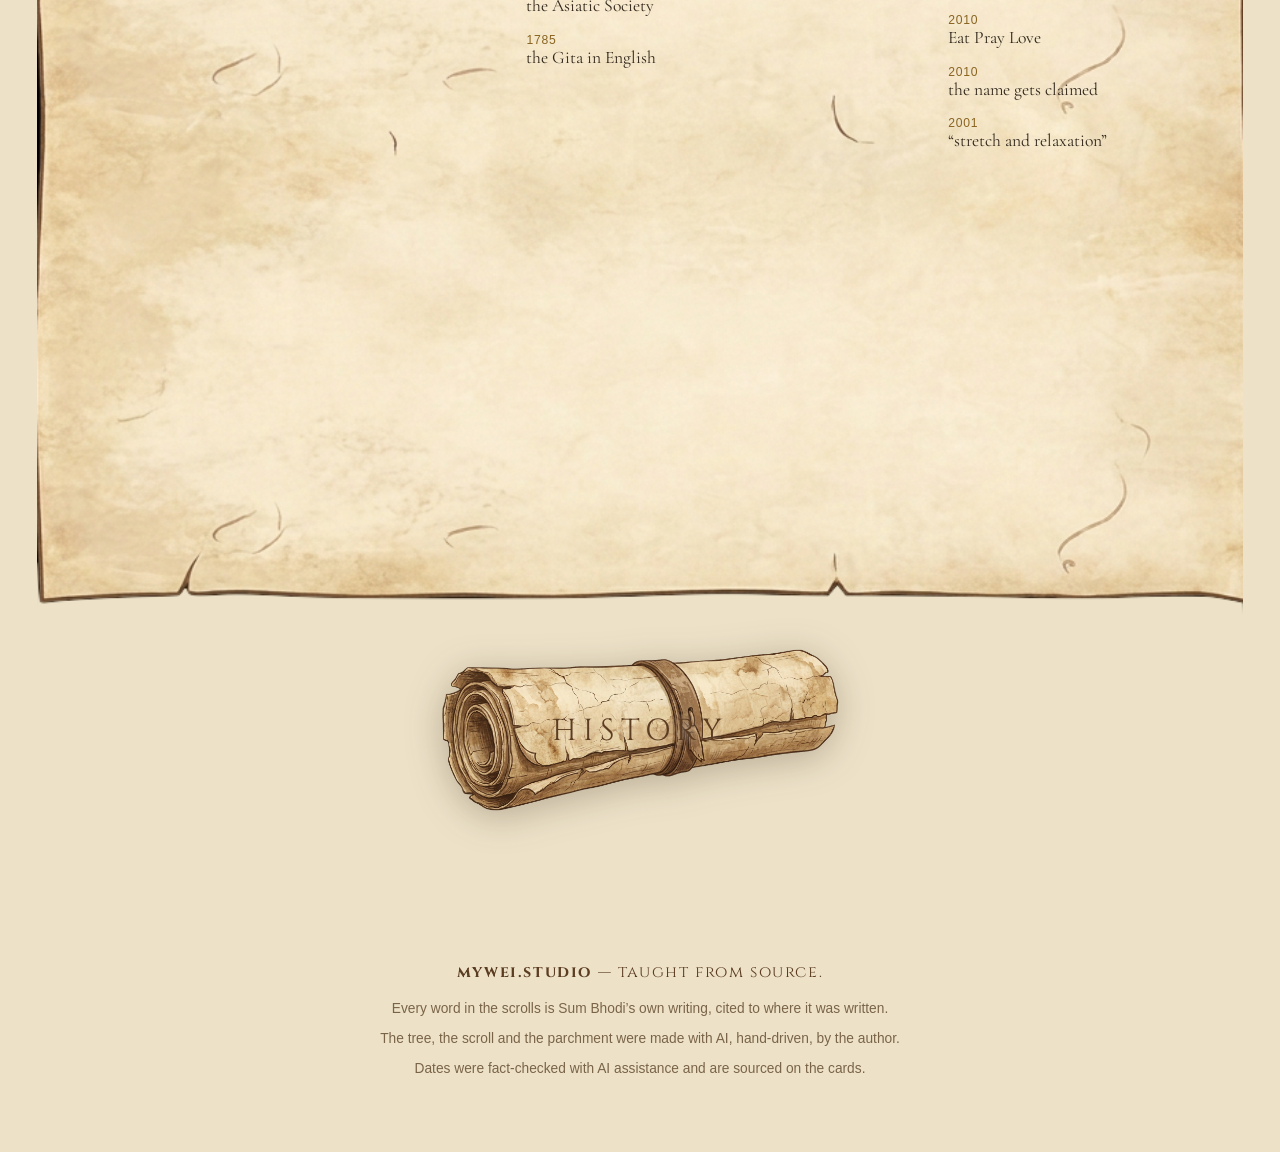
==== commit ee79c0ad: "ROUGH CUT — the six branches and the eight limbs, on the tree Six names left of the trunk, eight rig" ====
--- a/index.html
+++ b/index.html
@@ -107,6 +107,27 @@
   .yoga-link:hover{background:rgba(246,239,220,.20); border-color:rgba(115,78,50,.30)}
   .yoga-link:focus-visible{outline:3px solid #1C5C8C; outline-offset:4px}
 
+  /* ── THE TWO SIDES OF THE TREE ─────────────────────────────────────────── */
+  .tree-side{position:absolute; top:30%; width:20%; display:flex; flex-direction:column; gap:.1rem}
+  .tree-left{left:1.5%}
+  .tree-right{right:1.5%; text-align:right}
+  .tree-side h3{
+    font-family:'Jost',sans-serif; font-weight:500;
+    font-size:clamp(.5rem,.95vw,.72rem); letter-spacing:.14em; text-transform:uppercase;
+    color:#8A6420; margin-bottom:.25rem;
+    text-shadow:0 0 9px #F1E7CE,0 0 4px #F1E7CE;
+  }
+  .tree-side button{
+    background:none; border:1px solid transparent; border-radius:3px; cursor:pointer;
+    padding:.22rem .4rem; text-align:inherit;
+    font-family:'Cinzel',serif; letter-spacing:.1em; color:#5C3D22;
+    font-size:clamp(.6rem,1.15vw,.95rem); white-space:nowrap;
+    text-shadow:0 0 10px #F1E7CE,0 0 4px #F1E7CE,0 0 2px #F1E7CE;
+    transition:background .15s, border-color .15s, color .15s;
+  }
+  .tree-side button:hover{background:rgba(246,239,220,.9); border-color:#C4AF84; color:#8A6420}
+  .tree-side button:focus-visible{outline:3px solid #1C5C8C; outline-offset:3px}
+
   /* ⭐⭐ THE ARROW — from the "is" down into the YOGA lettering in the canopy.
      His call: "add arrow down from is to yoga, that is also lost in the noise but there if you
      focus. whole page is a yoga lesson."
@@ -309,6 +330,11 @@
 
   <!-- the painted YOGA is the third door: a real button over the lettering, with a real accessible
        name and no chrome until you touch it. The art displays; this opens. -->
+  <!-- the two sides of the tree — six branches left of the trunk, eight limbs right.
+       Real buttons, painted from window.TREE, each opening its own scroll. -->
+  <nav class="tree-side tree-left"  id="branch-side" aria-label="The six branches"></nav>
+  <nav class="tree-side tree-right" id="limb-side"   aria-label="The eight limbs"></nav>
+
   <button class="yoga-link" type="button" data-scroll="yoga" aria-haspopup="dialog"
           aria-label="Yoga — what the word means. Open the lesson."></button>
   <button class="w brahman" type="button" data-scroll="brahman" aria-haspopup="dialog">BRAHMAN</button>
@@ -400,6 +426,19 @@
      connection is drawn once per era instead of twenty-six times.
      ⚠ The ticks are unlabelled. Labelling them collided into mush in exactly the stretch whose
      tightness is the whole argument. */
+  /* paint the tree's two sides */
+  ;(function(){
+    var T=window.TREE; if(!T) return
+    function fill(el,rows,head){
+      if(!el) return
+      el.innerHTML='<h3>'+head+'</h3>'+rows.map(function(r){
+        return '<button type="button" data-scroll="'+r[0]+'" aria-haspopup="dialog">'+r[1]+'</button>'
+      }).join('')
+    }
+    fill(document.getElementById('branch-side'), T.branches, 'six branches')
+    fill(document.getElementById('limb-side'),   T.limbs,    'eight limbs')
+  })()
+
   ;(function(){
     var T=window.TIMELINE||[], pins=document.getElementById('tl-pins')
     if(!T.length) return
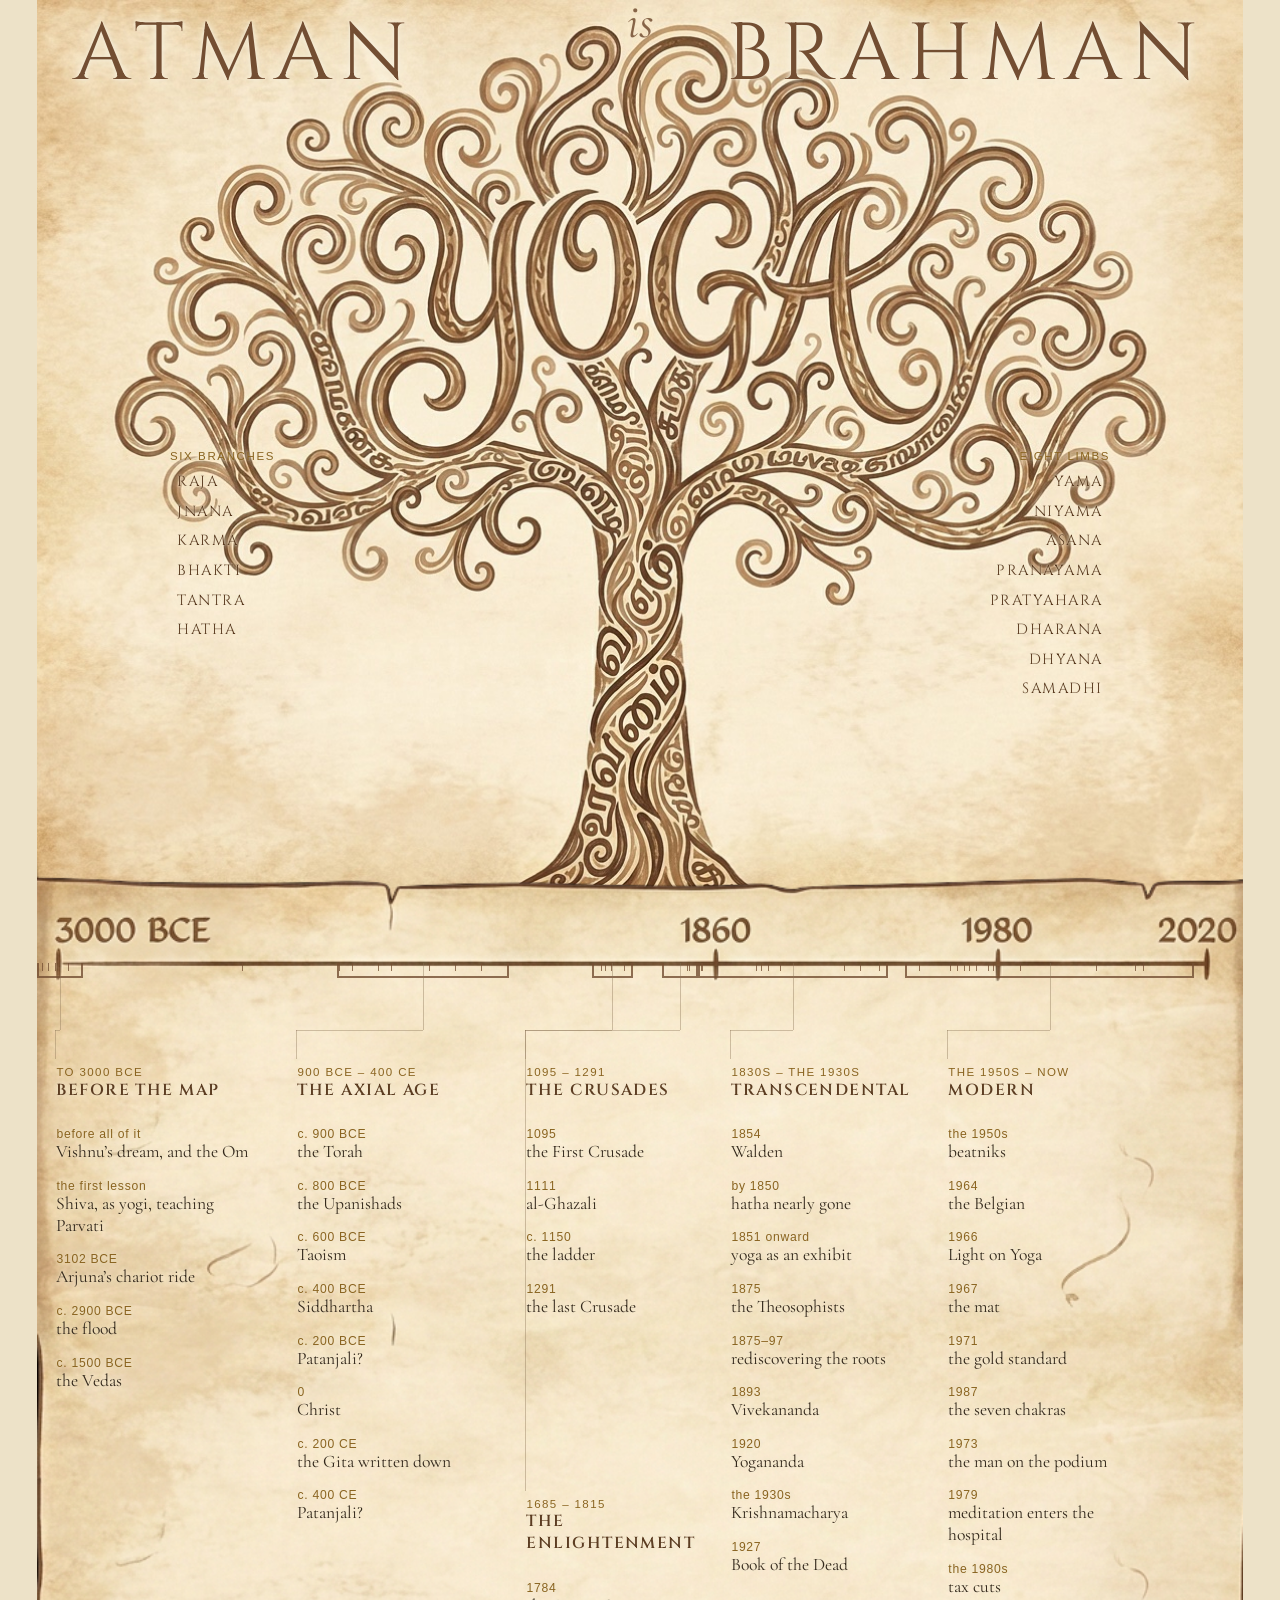
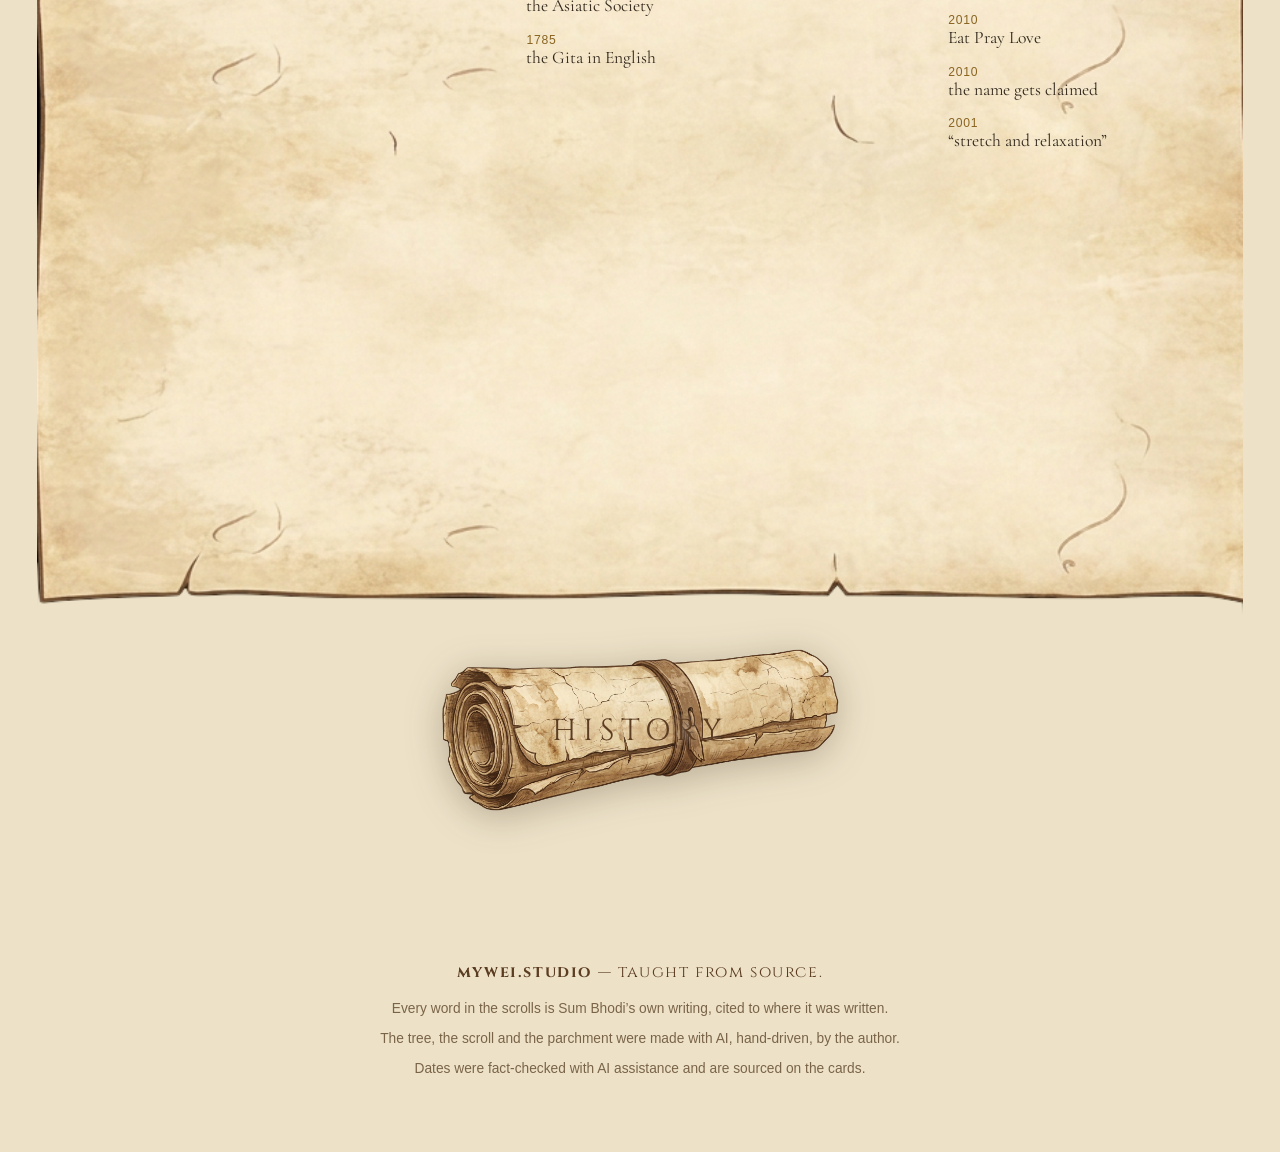
==== commit 598af378: "branches and limbs: down to 50%, in to 11% Tucked under the canopy on either side of the trunk, on c" ====
--- a/index.html
+++ b/index.html
@@ -108,9 +108,10 @@
   .yoga-link:focus-visible{outline:3px solid #1C5C8C; outline-offset:4px}
 
   /* ── THE TWO SIDES OF THE TREE ─────────────────────────────────────────── */
-  .tree-side{position:absolute; top:30%; width:20%; display:flex; flex-direction:column; gap:.1rem}
-  .tree-left{left:1.5%}
-  .tree-right{right:1.5%; text-align:right}
+  /* tucked down and in — under the canopy, flanking the trunk, on clear parchment */
+  .tree-side{position:absolute; top:50%; width:18%; display:flex; flex-direction:column; gap:.1rem}
+  .tree-left{left:11%}
+  .tree-right{right:11%; text-align:right}
   .tree-side h3{
     font-family:'Jost',sans-serif; font-weight:500;
     font-size:clamp(.5rem,.95vw,.72rem); letter-spacing:.14em; text-transform:uppercase;
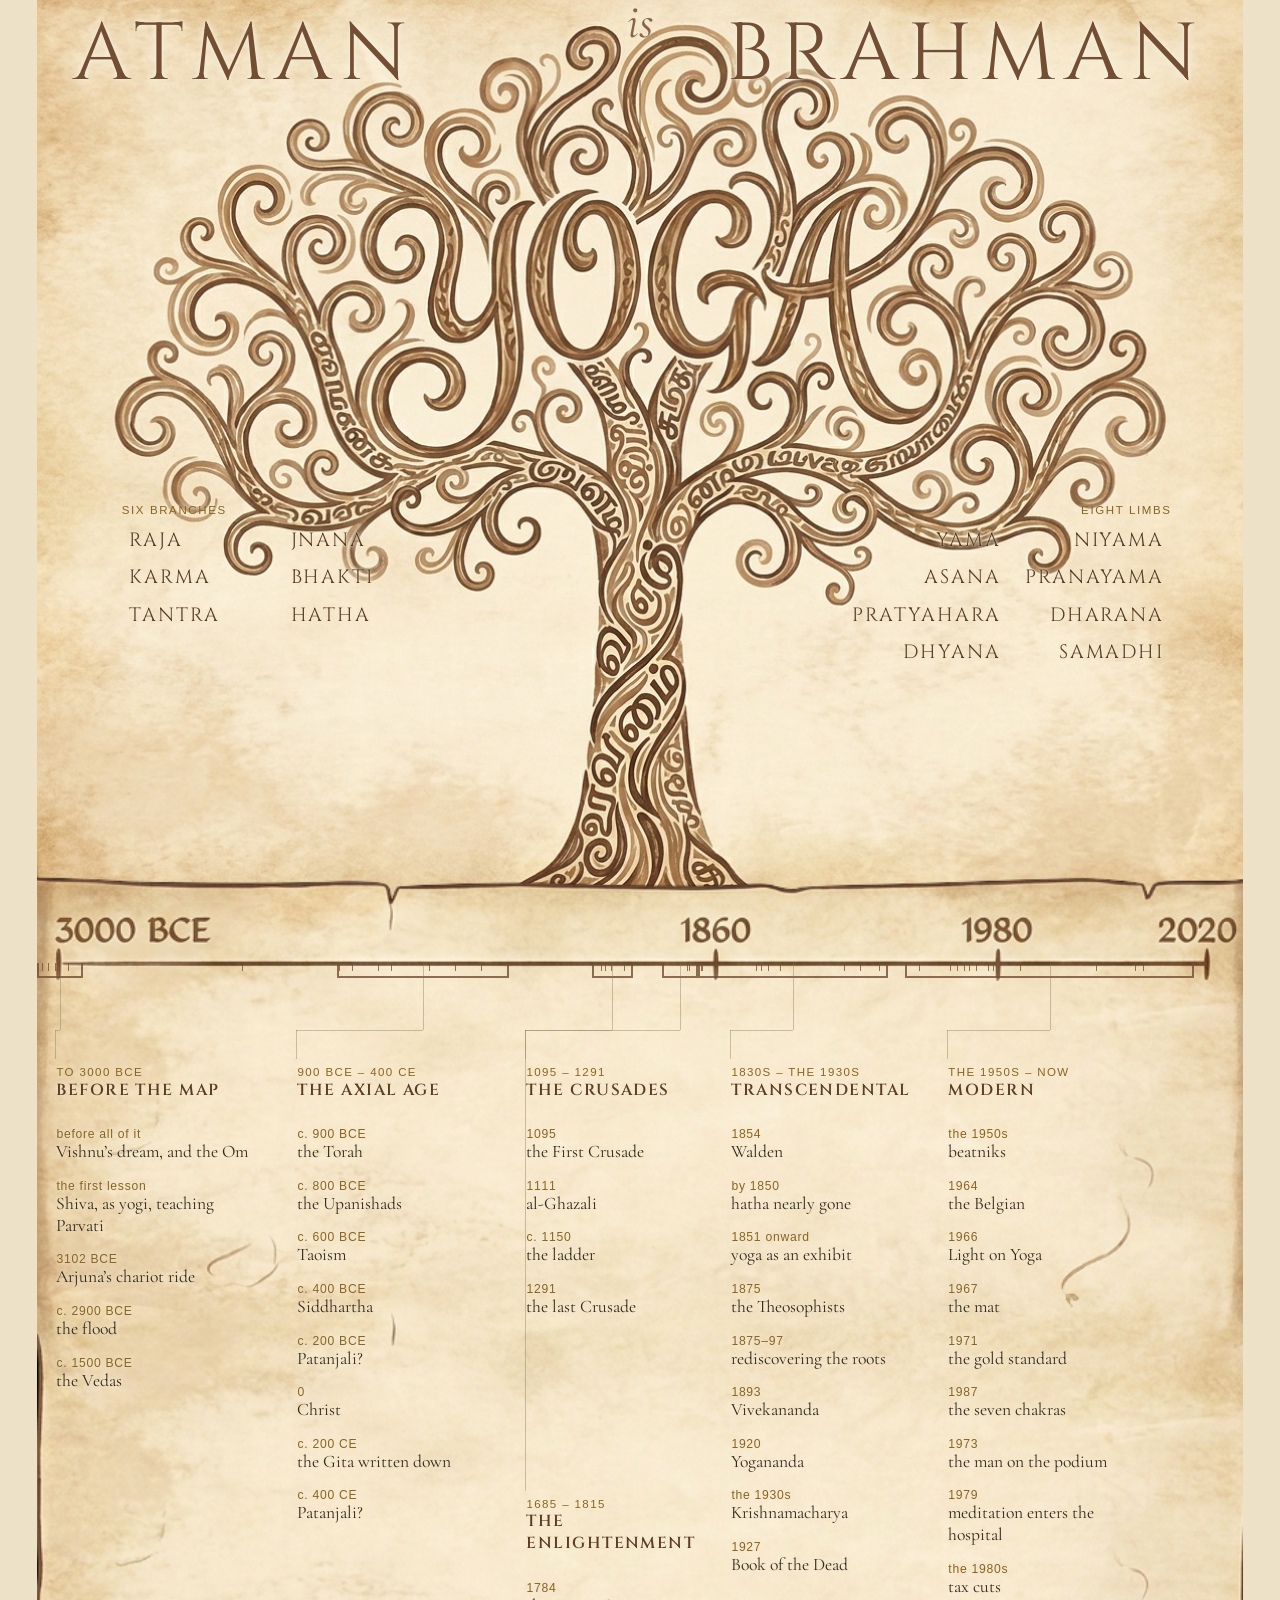
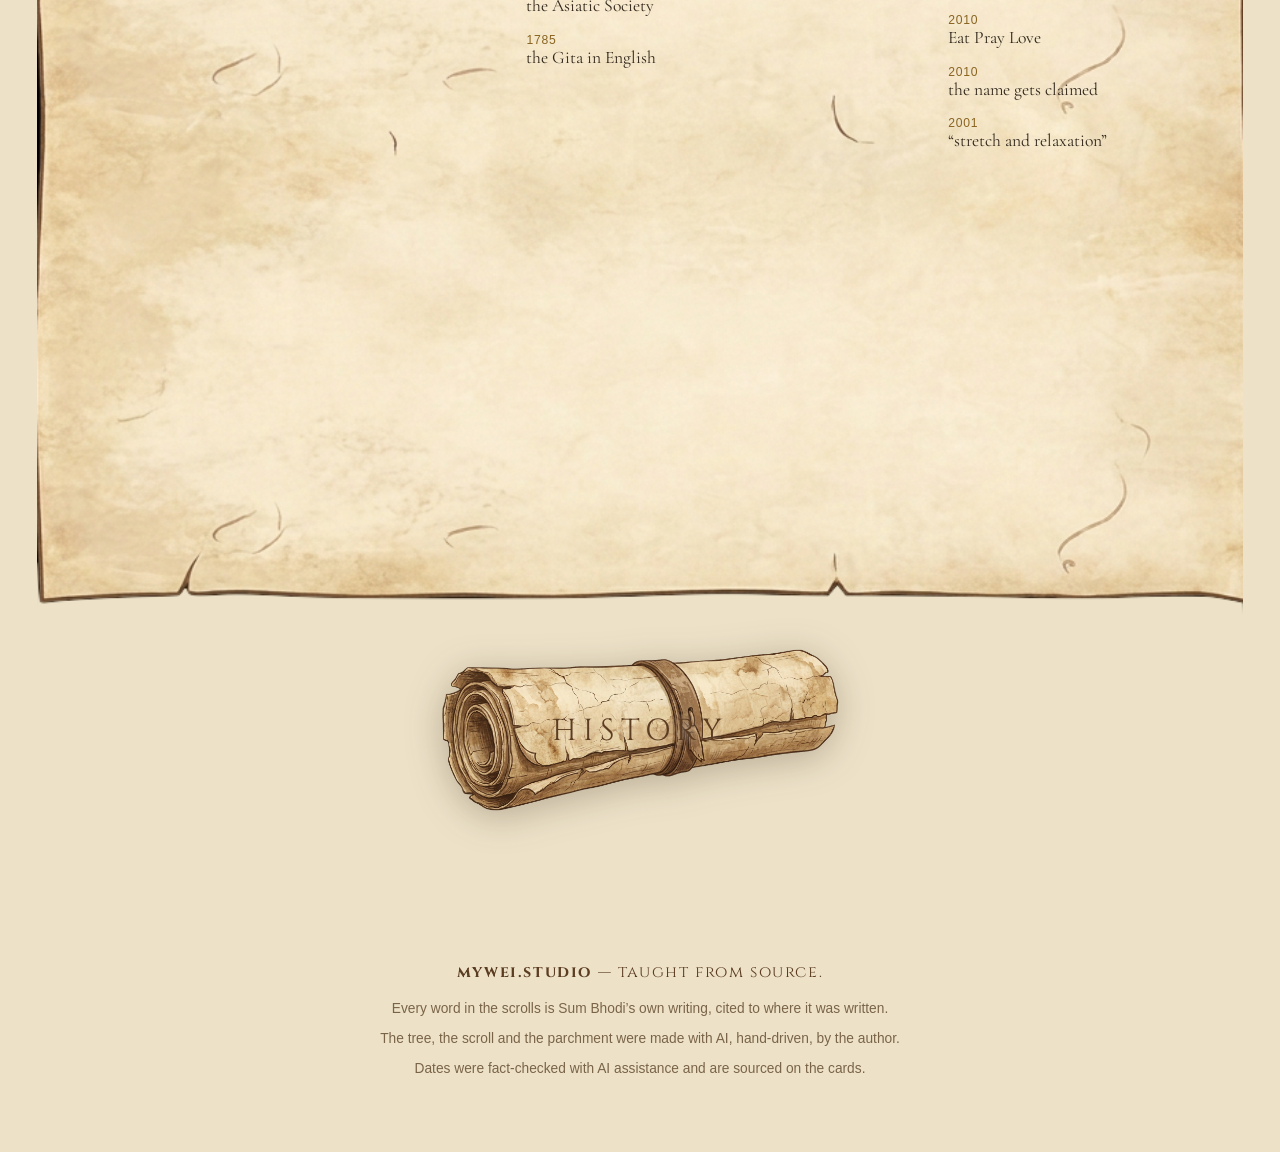
==== commit c1ff9c75: "branches and limbs: two-up, larger, lower Six branches read 2x3 and eight limbs 2x4, so each is a co" ====
--- a/index.html
+++ b/index.html
@@ -108,10 +108,15 @@
   .yoga-link:focus-visible{outline:3px solid #1C5C8C; outline-offset:4px}
 
   /* ── THE TWO SIDES OF THE TREE ─────────────────────────────────────────── */
-  /* tucked down and in — under the canopy, flanking the trunk, on clear parchment */
-  .tree-side{position:absolute; top:50%; width:18%; display:flex; flex-direction:column; gap:.1rem}
-  .tree-left{left:11%}
-  .tree-right{right:11%; text-align:right}
+  /* tucked down and in, and set two-up — six branches read 2x3, eight limbs 2x4, so each block
+     is a compact square under the canopy instead of a long thin list down the side. */
+  .tree-side{
+    position:absolute; top:56%; width:26%;
+    display:grid; grid-template-columns:1fr 1fr; gap:.15rem .6rem; align-content:start;
+  }
+  .tree-left{left:7%}
+  .tree-right{right:7%; text-align:right}
+  .tree-side h3{grid-column:1 / -1}
   .tree-side h3{
     font-family:'Jost',sans-serif; font-weight:500;
     font-size:clamp(.5rem,.95vw,.72rem); letter-spacing:.14em; text-transform:uppercase;
@@ -122,7 +127,7 @@
     background:none; border:1px solid transparent; border-radius:3px; cursor:pointer;
     padding:.22rem .4rem; text-align:inherit;
     font-family:'Cinzel',serif; letter-spacing:.1em; color:#5C3D22;
-    font-size:clamp(.6rem,1.15vw,.95rem); white-space:nowrap;
+    font-size:clamp(.72rem,1.5vw,1.2rem); white-space:nowrap;
     text-shadow:0 0 10px #F1E7CE,0 0 4px #F1E7CE,0 0 2px #F1E7CE;
     transition:background .15s, border-color .15s, color .15s;
   }
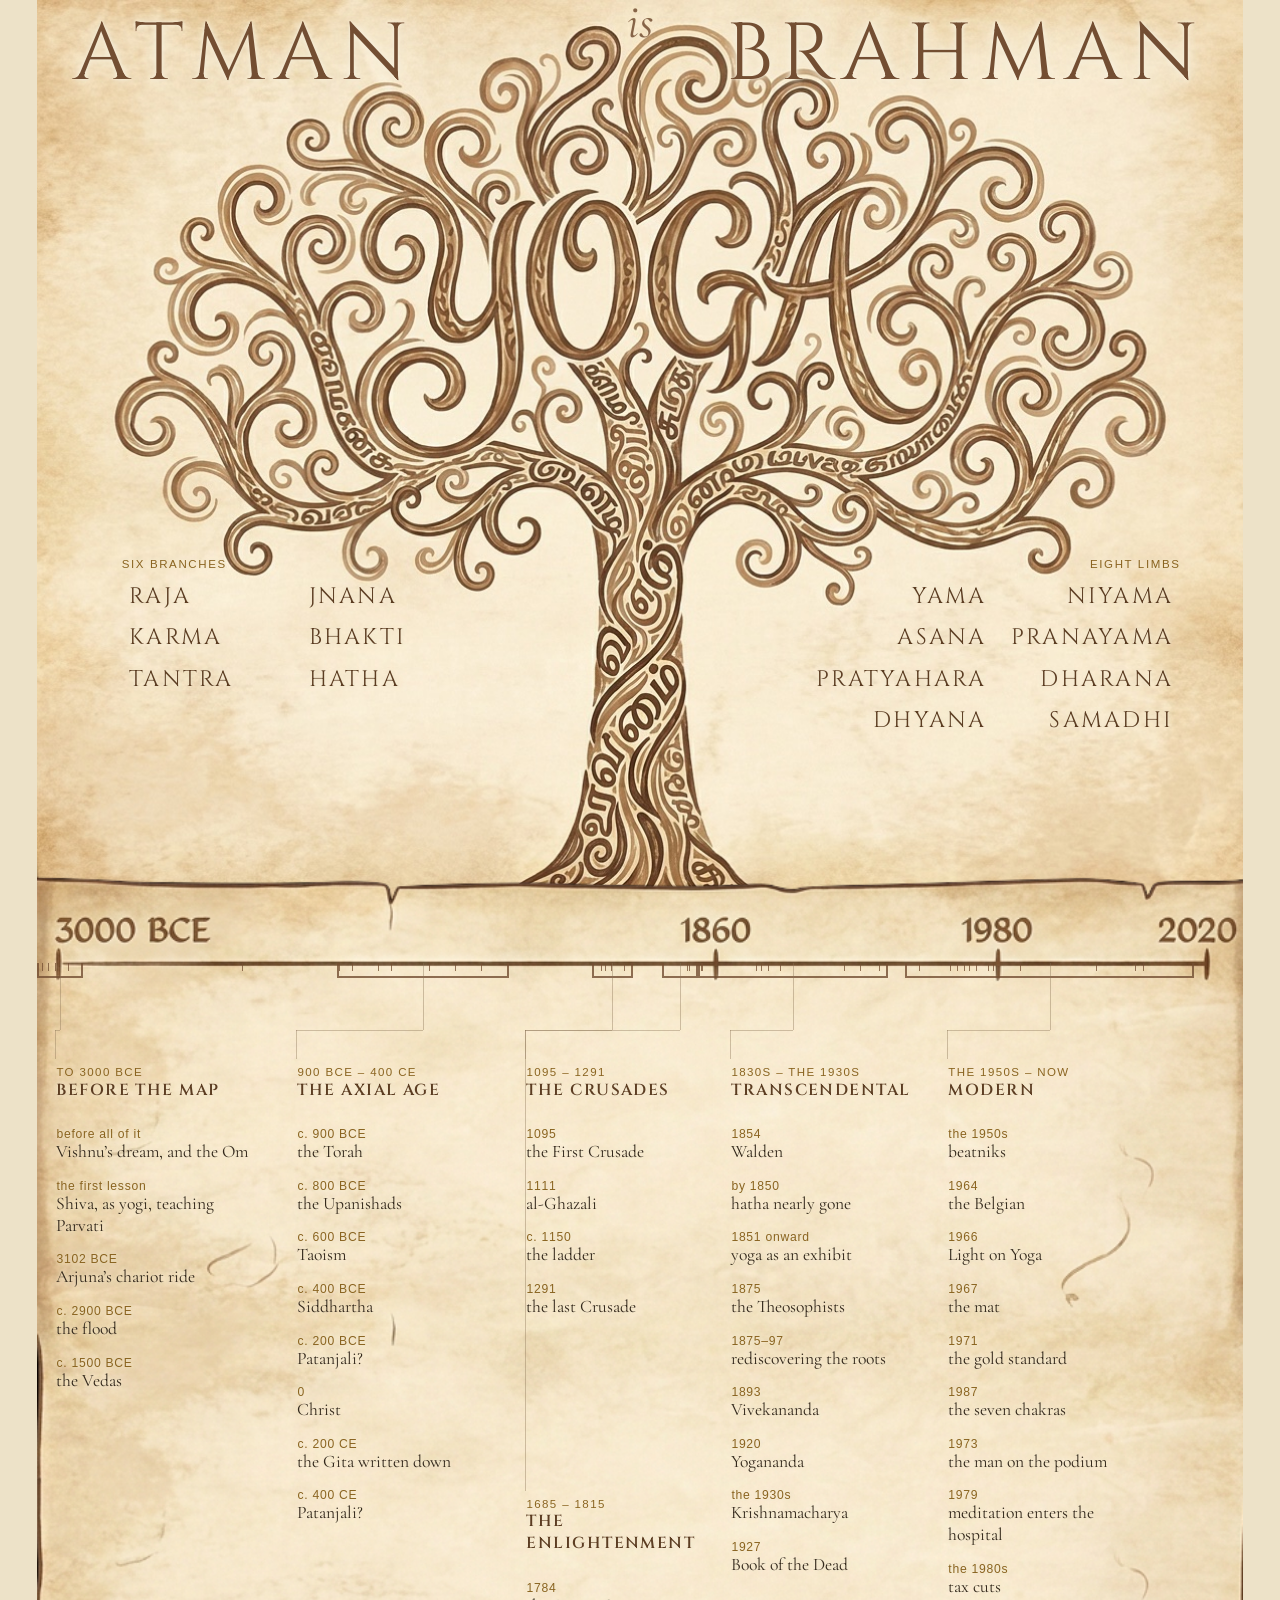
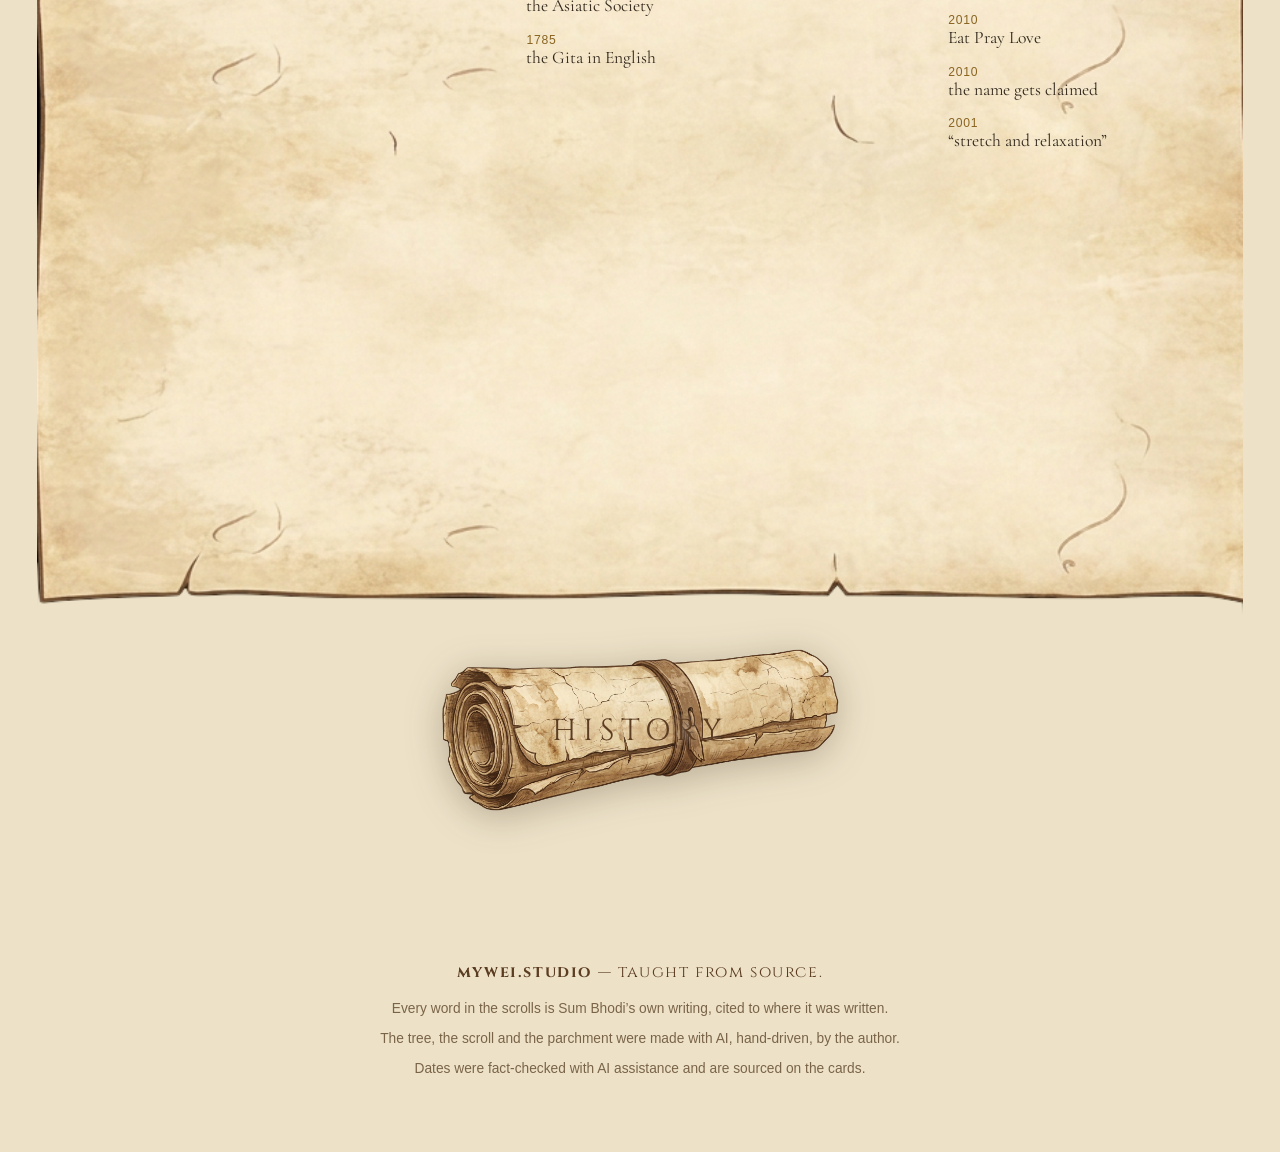
==== commit 43804103: "branches and limbs: lower and larger again Down to 62%, font ceiling up to 1.4rem, width 29% to hold" ====
--- a/index.html
+++ b/index.html
@@ -111,7 +111,7 @@
   /* tucked down and in, and set two-up — six branches read 2x3, eight limbs 2x4, so each block
      is a compact square under the canopy instead of a long thin list down the side. */
   .tree-side{
-    position:absolute; top:56%; width:26%;
+    position:absolute; top:62%; width:29%;
     display:grid; grid-template-columns:1fr 1fr; gap:.15rem .6rem; align-content:start;
   }
   .tree-left{left:7%}
@@ -127,7 +127,7 @@
     background:none; border:1px solid transparent; border-radius:3px; cursor:pointer;
     padding:.22rem .4rem; text-align:inherit;
     font-family:'Cinzel',serif; letter-spacing:.1em; color:#5C3D22;
-    font-size:clamp(.72rem,1.5vw,1.2rem); white-space:nowrap;
+    font-size:clamp(.82rem,1.75vw,1.4rem); white-space:nowrap;
     text-shadow:0 0 10px #F1E7CE,0 0 4px #F1E7CE,0 0 2px #F1E7CE;
     transition:background .15s, border-color .15s, color .15s;
   }
